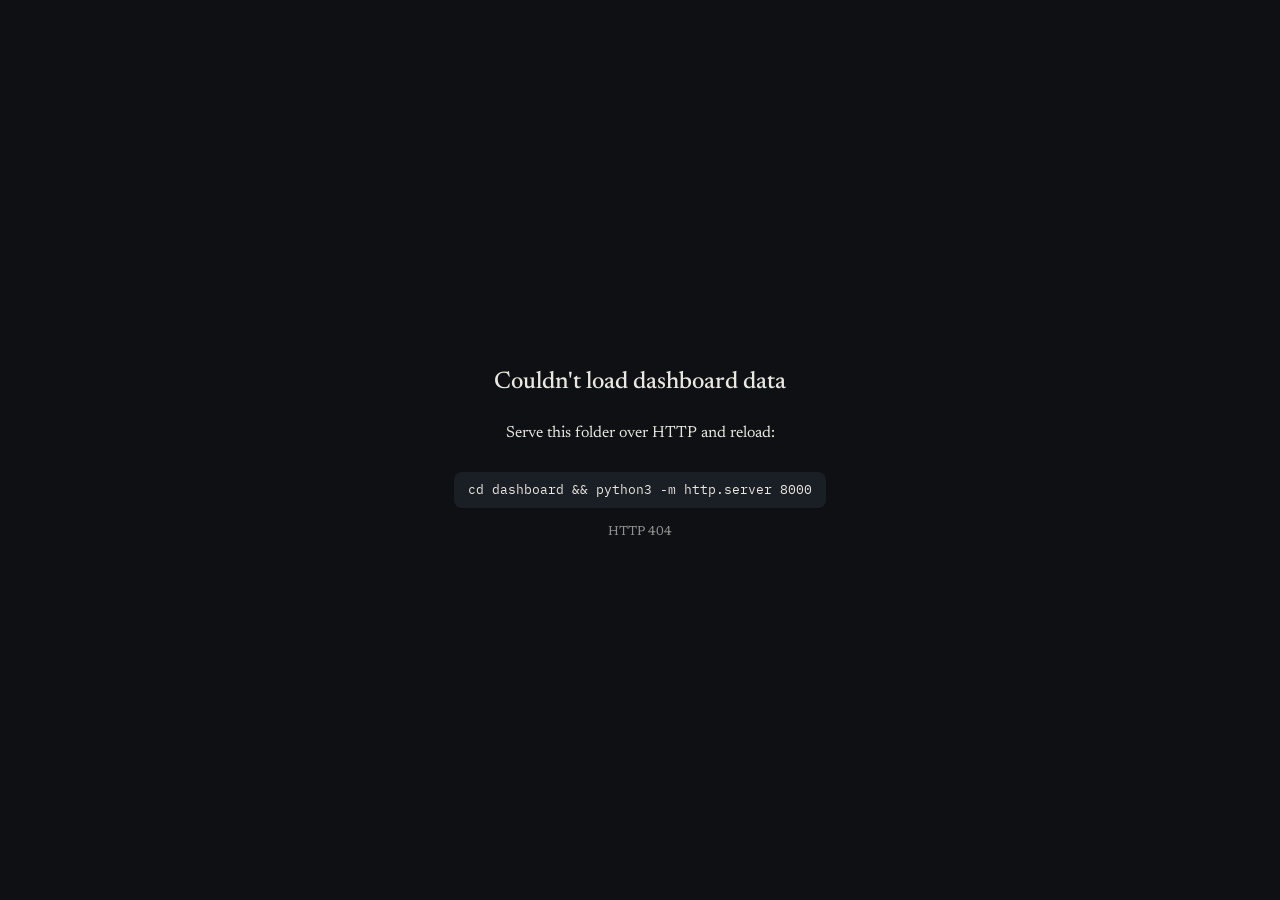
==== dashboard/index.html @ c3bf019f "Replace dashboard with Reliability Atlas; add reliability-aware   trip planner" ====
<!doctype html>
<html lang="en">
  <head>
    <meta charset="utf-8">
    <meta name="viewport" content="width=device-width, initial-scale=1">
    <title>GRT Reliability Atlas</title>
    <link rel="preconnect" href="https://fonts.googleapis.com">
    <link rel="preconnect" href="https://fonts.gstatic.com" crossorigin>
    <link href="https://fonts.googleapis.com/css2?family=Newsreader:ital,opsz,wght@0,6..72,300;0,6..72,400;0,6..72,500;0,6..72,600;1,6..72,400;1,6..72,500&family=IBM+Plex+Mono:wght@400;500;600&display=swap" rel="stylesheet">
    <style>
      /* ============================================================
         GRT Reliability Atlas — Ledger design language throughout.
         Two views: Atlas (map instrument) + Report (editorial).
         ============================================================ */
      :root {
        --bg: #0e1014;
        --bg-deep: #0b0d11;
        --surface: #14171c;
        --surface-2: #1a1e25;
        --text: #eae8e1;
        --mut: #8b919b;
        --rule: #272c34;
        --rule-strong: #39404b;
        --good: #43d9a3;
        --ok: #5ba8e8;
        --watch: #e3a43c;
        --poor: #ff6478;
        --good-ink: #06281c;
        --edge: #525a66;
        --rail-w: 304px;
        --shadow: 0 18px 44px rgba(0, 0, 0, 0.5), 0 2px 8px rgba(0, 0, 0, 0.35);
        --serif: "Newsreader", Georgia, serif;
        --mono: "IBM Plex Mono", ui-monospace, monospace;
      }

      * { box-sizing: border-box; }

      html, body { margin: 0; }

      body {
        background: var(--bg);
        color: var(--text);
        font-family: var(--serif);
        font-size: 16px;
        line-height: 1.55;
      }

      body[data-view="atlas"],
      body[data-view="planner"] { overflow: hidden; }

      button, input, select { font: inherit; }

      :focus-visible {
        outline: 2px solid var(--good);
        outline-offset: 2px;
      }

      ::selection { background: var(--good); color: var(--good-ink); }

      .sr-only {
        position: absolute;
        width: 1px;
        height: 1px;
        margin: -1px;
        padding: 0;
        overflow: hidden;
        clip-path: inset(50%);
        white-space: nowrap;
        border: 0;
      }

      .at-tools button:active,
      .at-close:active,
      .at-item:active,
      button.at-row:active,
      .ld-rowbtn:active { transform: translateY(1px); }

      .bar-nav button:active,
      .at-modes button:active,
      .ld-filters button:active { color: var(--text); border-bottom-color: var(--mut); }

      @media (prefers-reduced-motion: reduce) {
        *, *::before, *::after {
          animation-duration: 0.01ms !important;
          animation-iteration-count: 1 !important;
          transition-duration: 0.01ms !important;
          scroll-behavior: auto !important;
        }
      }

      /* ============================================================
         Top bar (persistent)
         ============================================================ */
      .bar {
        position: fixed;
        z-index: 30;
        top: 0;
        left: 0;
        right: 0;
        display: flex;
        align-items: center;
        gap: 28px;
        height: 60px;
        padding: 0 22px;
        background: rgba(14, 16, 20, 0.92);
        border-bottom: 1px solid var(--rule);
        backdrop-filter: blur(12px);
      }

      .bar-brand { display: flex; flex-direction: column; line-height: 1.15; }

      .bar-brand span {
        color: var(--mut);
        font-family: var(--mono);
        font-size: 9.5px;
        font-weight: 500;
        letter-spacing: 0.22em;
        text-transform: uppercase;
      }

      .bar-brand h1 {
        margin: 0;
        font-size: 19px;
        font-weight: 500;
        letter-spacing: 0.005em;
      }

      .bar-brand h1 em { font-style: italic; font-weight: 400; }

      .bar-nav { display: flex; gap: 22px; margin-left: 14px; }

      .bar-nav button {
        padding: 8px 0;
        border: 0;
        border-bottom: 2px solid transparent;
        background: none;
        color: var(--mut);
        font-family: var(--mono);
        font-size: 12px;
        font-weight: 500;
        letter-spacing: 0.12em;
        text-transform: uppercase;
        cursor: pointer;
        transition: color 0.15s ease, border-color 0.15s ease;
      }

      .bar-nav button:hover { color: var(--text); }

      .bar-nav button[aria-current="page"] {
        color: var(--text);
        border-bottom-color: var(--good);
      }

      .bar-dates {
        margin-left: auto;
        color: var(--mut);
        font-family: var(--mono);
        font-size: 11px;
        letter-spacing: 0.04em;
      }

      /* ============================================================
         ATLAS VIEW — map instrument in the Ledger skin
         ============================================================ */
      .atlas {
        position: fixed;
        inset: 60px 0 0 0;
      }

      .at-map {
        position: absolute;
        inset: 0;
        width: 100%;
        height: 100%;
        display: block;
        cursor: grab;
        touch-action: none;
        user-select: none;
        background:
          radial-gradient(1100px 700px at 60% 40%, rgba(91, 168, 232, 0.05), transparent 65%),
          var(--bg-deep);
      }

      /* survey grid lives in the SVG so it shares the map's tilt, pan, and zoom */
      .at-grid {
        stroke: rgba(234, 232, 225, 0.05);
        stroke-width: 1;
        pointer-events: none;
      }

      .at-map.dragging { cursor: grabbing; }

      .at-line {
        cursor: pointer;
        outline: none;
      }

      .at-route {
        fill: none;
        stroke-linecap: round;
        stroke-linejoin: round;
        stroke-width: var(--w, 2.4px);
        opacity: 0.8;
        pointer-events: none;
        transition: opacity 0.15s ease, stroke-width 0.15s ease, filter 0.15s ease;
      }

      /* wide invisible stroke so thin lines are easy to hit */
      .at-route-hit {
        fill: none;
        stroke: transparent;
        stroke-linecap: round;
        stroke-linejoin: round;
        pointer-events: stroke;
      }

      .at-line:hover .at-route,
      .at-line:focus-visible .at-route {
        opacity: 1;
        stroke-width: calc(var(--w, 2.4px) * 1.8);
        filter: drop-shadow(0 0 2px currentColor);
      }

      .at-line.dim .at-route { opacity: 0.09; }

      .at-line.dim:hover .at-route,
      .at-line.dim:focus-visible .at-route { opacity: 0.85; }

      .at-line.sel .at-route {
        opacity: 1;
        filter: drop-shadow(0 0 9px rgba(234, 232, 225, 0.25));
      }

      /* live vehicle markers, shown for the selected route */
      .at-vehicle {
        stroke: var(--text);
        stroke-width: 1.6;
      }

      .at-vehicle-halo {
        fill: none;
        stroke-width: 1.5;
        pointer-events: none;
        animation: vehicle-pulse 2.4s ease-out infinite;
      }

      @keyframes vehicle-pulse {
        0% { r: var(--vr, 9px); opacity: 0.55; }
        70% { r: calc(var(--vr, 9px) * 2.2); opacity: 0; }
        100% { r: calc(var(--vr, 9px) * 2.2); opacity: 0; }
      }

      /* floating panels */
      .at-rail,
      .at-detail,
      .at-planner {
        position: absolute;
        z-index: 8;
        top: 16px;
        bottom: 16px;
        display: flex;
        flex-direction: column;
        border: 1px solid var(--rule-strong);
        border-radius: 14px;
        background: rgba(20, 23, 28, 0.92);
        box-shadow: var(--shadow);
        backdrop-filter: blur(14px);
        overflow: hidden;
      }

      .at-rail { right: 16px; width: var(--rail-w); }

      /* ---- planner mode ---- */
      body[data-view="planner"] .at-rail,
      body[data-view="planner"] .at-detail { display: none; }

      body[data-view="planner"] .at-tools { right: 16px; }

      body[data-view="planner"] .at-map { cursor: crosshair; }

      body[data-view="planner"] .at-line { pointer-events: none; cursor: default; }
      body[data-view="planner"] .at-line .at-route { opacity: 0.3; }
      body[data-view="planner"] .at-map.has-itin .at-line .at-route { opacity: 0.08; }

      .at-planner { left: 16px; width: 376px; display: none; }
      body[data-view="planner"] .at-planner { display: flex; }

      .pl-scroll {
        min-height: 0;
        overflow-y: auto;
        padding: 18px 16px 20px;
      }

      .pl-scroll::-webkit-scrollbar { width: 9px; }

      .pl-scroll::-webkit-scrollbar-thumb {
        background: var(--rule-strong);
        border: 3px solid var(--surface);
        border-radius: 99px;
      }

      .pl-head { margin-bottom: 14px; }

      .pl-head p {
        margin: 0 0 1px;
        color: var(--mut);
        font-family: var(--mono);
        font-size: 9.5px;
        letter-spacing: 0.16em;
        text-transform: uppercase;
      }

      .pl-head h2 {
        margin: 0;
        font-size: 24px;
        font-weight: 500;
        line-height: 1.1;
      }

      .pl-field { position: relative; margin-bottom: 10px; }

      .pl-field label {
        display: block;
        margin-bottom: 4px;
        color: var(--mut);
        font-family: var(--mono);
        font-size: 9.5px;
        letter-spacing: 0.14em;
        text-transform: uppercase;
      }

      .pl-field-row { display: flex; gap: 6px; }

      .pl-field input {
        flex: 1;
        min-width: 0;
        height: 38px;
        padding: 0 12px;
        border: 1px solid var(--edge);
        border-radius: 10px;
        background: var(--bg-deep);
        color: var(--text);
        font-family: var(--mono);
        font-size: 13px;
      }

      .pl-field input::placeholder { color: var(--mut); }

      .pl-clear {
        flex: none;
        width: 38px;
        height: 38px;
        border: 1px solid var(--edge);
        border-radius: 10px;
        background: transparent;
        color: var(--mut);
        font-size: 14px;
        cursor: pointer;
        transition: color 0.15s ease, border-color 0.15s ease;
      }

      .pl-clear:hover { color: var(--text); border-color: var(--mut); }

      .pl-suggest {
        position: absolute;
        z-index: 12;
        top: 100%;
        left: 0;
        right: 0;
        margin-top: 4px;
        border: 1px solid var(--rule-strong);
        border-radius: 10px;
        background: var(--surface-2);
        box-shadow: var(--shadow);
        overflow: hidden;
      }

      .pl-suggest button {
        display: block;
        width: 100%;
        padding: 8px 12px;
        border: 0;
        border-bottom: 1px dotted var(--rule-strong);
        background: transparent;
        color: var(--text);
        font-size: 14px;
        text-align: left;
        cursor: pointer;
      }

      .pl-suggest button:last-child { border-bottom: 0; }

      .pl-suggest button:hover,
      .pl-suggest button:focus-visible { background: var(--surface); }

      .pl-suggest small {
        display: block;
        color: var(--mut);
        font-family: var(--mono);
        font-size: 10px;
      }

      .pl-timerow {
        display: flex;
        align-items: center;
        gap: 8px;
        margin: 12px 0;
      }

      .pl-timerow label {
        color: var(--mut);
        font-family: var(--mono);
        font-size: 9.5px;
        letter-spacing: 0.14em;
        text-transform: uppercase;
      }

      .pl-timerow input {
        height: 34px;
        padding: 0 10px;
        border: 1px solid var(--edge);
        border-radius: 8px;
        background: var(--bg-deep);
        color: var(--text);
        font-family: var(--mono);
        font-size: 13px;
        color-scheme: dark;
      }

      .pl-timerow button {
        height: 34px;
        padding: 0 12px;
        border: 1px solid var(--edge);
        border-radius: 8px;
        background: transparent;
        color: var(--mut);
        font-family: var(--mono);
        font-size: 11px;
        letter-spacing: 0.08em;
        text-transform: uppercase;
        cursor: pointer;
        transition: color 0.15s ease, border-color 0.15s ease;
      }

      .pl-timerow button:hover { color: var(--text); border-color: var(--mut); }

      .pl-go {
        width: 100%;
        height: 42px;
        margin-bottom: 8px;
        border: 0;
        border-radius: 10px;
        background: var(--good);
        color: var(--good-ink);
        font-family: var(--mono);
        font-size: 13px;
        font-weight: 600;
        letter-spacing: 0.08em;
        text-transform: uppercase;
        cursor: pointer;
        transition: filter 0.15s ease;
      }

      .pl-go:hover { filter: brightness(1.1); }
      .pl-go:active { transform: translateY(1px); }

      .pl-go:disabled {
        background: var(--surface-2);
        color: var(--mut);
        cursor: not-allowed;
      }

      .pl-hint {
        margin: 0 0 14px;
        color: var(--mut);
        font-size: 13.5px;
        font-style: italic;
        text-wrap: pretty;
      }

      .pl-status {
        margin: 8px 0;
        color: var(--mut);
        font-size: 14px;
        font-style: italic;
      }

      .pl-itin {
        display: block;
        width: 100%;
        margin-bottom: 8px;
        padding: 12px;
        border: 1px solid var(--rule);
        border-radius: 11px;
        background: var(--surface);
        color: var(--text);
        text-align: left;
        cursor: pointer;
        transition: border-color 0.15s ease, background 0.15s ease;
      }

      .pl-itin:hover { background: var(--surface-2); }

      .pl-itin.active {
        border-color: var(--good);
        background: var(--surface-2);
      }

      .pl-itin-head {
        display: flex;
        justify-content: space-between;
        align-items: baseline;
        gap: 10px;
      }

      .pl-itin-head strong {
        font-family: var(--mono);
        font-size: 15px;
        font-weight: 600;
      }

      .pl-itin-head span {
        color: var(--mut);
        font-family: var(--mono);
        font-size: 11px;
      }

      .pl-chips {
        display: flex;
        flex-wrap: wrap;
        align-items: center;
        gap: 5px;
        margin: 8px 0 6px;
      }

      .pl-chip {
        display: inline-grid;
        place-items: center;
        min-width: 30px;
        height: 22px;
        padding: 0 6px;
        border: 1px solid;
        border-radius: 6px;
        background: rgba(0, 0, 0, 0.25);
        font-family: var(--mono);
        font-size: 11.5px;
        font-weight: 600;
      }

      .pl-chips .walk {
        color: var(--mut);
        font-family: var(--mono);
        font-size: 10.5px;
      }

      .pl-rel {
        color: var(--mut);
        font-family: var(--mono);
        font-size: 11px;
        letter-spacing: 0.02em;
      }

      .pl-rel strong { font-weight: 600; }

      .pl-steps {
        margin-top: 10px;
        padding-top: 10px;
        border-top: 1px dotted var(--rule-strong);
        display: grid;
        gap: 7px;
      }

      .pl-step {
        display: grid;
        grid-template-columns: 52px minmax(0, 1fr);
        gap: 10px;
        font-size: 13.5px;
      }

      .pl-step em {
        font-style: normal;
        font-family: var(--mono);
        font-size: 12px;
        color: var(--mut);
        white-space: nowrap;
      }

      .pl-step strong { font-weight: 600; }

      .pl-step small { display: block; color: var(--mut); font-size: 12px; }

      .pl-xfer {
        padding: 5px 9px;
        border-radius: 7px;
        background: var(--bg-deep);
        font-family: var(--mono);
        font-size: 11px;
      }

      .pl-foot {
        margin-top: 10px;
        color: var(--mut);
        font-family: var(--mono);
        font-size: 10px;
        letter-spacing: 0.04em;
      }

      /* map overlay */
      .pl-pin-ring {
        fill: var(--bg-deep);
        stroke-width: 2.5;
      }

      .pl-pin-label {
        fill: var(--text);
        font-family: var(--mono);
        font-size: 11px;
        font-weight: 600;
        text-anchor: middle;
        pointer-events: none;
      }

      .pl-leg-casing {
        fill: none;
        stroke: var(--bg-deep);
        stroke-linecap: round;
        stroke-linejoin: round;
      }

      .pl-leg {
        fill: none;
        stroke-linecap: round;
        stroke-linejoin: round;
      }

      .pl-walkleg {
        fill: none;
        stroke: var(--mut);
        stroke-dasharray: 3 6;
        stroke-linecap: round;
      }

      .pl-legstop {
        fill: var(--bg-deep);
        stroke-width: 1.8;
        pointer-events: none;
      }

      .at-railstats {
        display: grid;
        grid-template-columns: repeat(4, 1fr);
        gap: 1px;
        background: var(--rule);
        border-bottom: 1px solid var(--rule);
      }

      .at-railstats article {
        padding: 10px 12px;
        background: var(--surface);
      }

      .at-railstats span {
        display: block;
        color: var(--mut);
        font-family: var(--mono);
        font-size: 10px;
        letter-spacing: 0.12em;
        text-transform: uppercase;
      }

      .at-railstats strong {
        display: block;
        margin-top: 4px;
        font-family: var(--mono);
        font-size: 15px;
        font-weight: 600;
      }

      .at-rail-head {
        display: grid;
        gap: 12px;
        padding: 12px 14px;
        border-bottom: 1px solid var(--rule);
      }

      .at-rail-head input {
        width: 100%;
        height: 38px;
        padding: 0 12px;
        border: 1px solid var(--edge);
        border-radius: 10px;
        background: var(--bg-deep);
        color: var(--text);
        font-family: var(--mono);
        font-size: 13px;
      }

      .at-rail-head input::placeholder { color: var(--mut); }

      .at-modes { display: flex; gap: 18px; padding: 0 2px; }

      .at-modes button {
        padding: 6px 0;
        border: 0;
        border-bottom: 2px solid transparent;
        background: none;
        color: var(--mut);
        font-family: var(--mono);
        font-size: 12px;
        letter-spacing: 0.12em;
        text-transform: uppercase;
        cursor: pointer;
        transition: color 0.15s ease, border-color 0.15s ease;
      }

      .at-modes button:hover { color: var(--text); }

      .at-modes button[aria-pressed="true"] {
        color: var(--text);
        border-bottom-color: var(--good);
      }

      .at-list {
        min-height: 0;
        overflow-y: auto;
        padding: 8px;
      }

      .at-item {
        display: grid;
        grid-template-columns: 44px 1fr auto;
        align-items: center;
        gap: 12px;
        width: 100%;
        margin-bottom: 2px;
        padding: 8px;
        border: 1px solid transparent;
        border-radius: 10px;
        background: transparent;
        color: var(--text);
        text-align: left;
        cursor: pointer;
        transition: background 0.15s ease, border-color 0.15s ease, opacity 0.15s ease;
      }

      .at-item:hover { background: var(--surface-2); }

      .at-item.active {
        background: var(--surface-2);
        border-color: var(--rule-strong);
      }

      /* when a route is open, quiet the rest of the rail like the map does */
      .at-list.has-sel .at-item:not(.active) { opacity: 0.55; }

      .at-list.has-sel .at-item:not(.active):hover,
      .at-list.has-sel .at-item:not(.active):focus-visible { opacity: 1; }

      .at-chip {
        display: grid;
        place-items: center;
        min-width: 40px;
        height: 28px;
        border: 1px solid;
        border-radius: 7px;
        font-family: var(--mono);
        font-size: 13.5px;
        font-weight: 600;
        background: rgba(0, 0, 0, 0.25);
      }

      .at-item-name { min-width: 0; }

      .at-item-name strong {
        display: block;
        overflow: hidden;
        text-overflow: ellipsis;
        white-space: nowrap;
        font-size: 15px;
        font-weight: 500;
      }

      .at-item-name span {
        display: block;
        color: var(--mut);
        font-family: var(--mono);
        font-size: 11px;
        letter-spacing: 0.02em;
      }

      .at-item-rate {
        font-family: var(--mono);
        font-size: 13px;
        font-weight: 600;
        text-align: right;
      }

      /* detail card; visibility keeps the closed card out of the tab order */
      .at-detail {
        left: 16px;
        width: 352px;
        transform: translateX(-16px);
        opacity: 0;
        visibility: hidden;
        pointer-events: none;
        transition: transform 0.28s cubic-bezier(0.2, 0.7, 0.2, 1), opacity 0.28s ease, visibility 0s linear 0.28s;
      }

      .at-detail.open {
        transform: none;
        opacity: 1;
        visibility: visible;
        pointer-events: auto;
        transition-delay: 0s;
      }

      .at-detail-scroll {
        min-height: 0;
        overflow-y: auto;
        padding: 18px 16px 20px;
      }

      .at-detail-head {
        display: flex;
        align-items: center;
        gap: 12px;
        margin-bottom: 16px;
      }

      .at-badge {
        display: grid;
        place-items: center;
        min-width: 54px;
        height: 44px;
        border: 1.5px solid;
        border-radius: 10px;
        background: rgba(0, 0, 0, 0.25);
        font-family: var(--mono);
        font-size: 19px;
        font-weight: 600;
      }

      .at-detail-head h2 {
        margin: 0;
        font-size: 24px;
        font-weight: 500;
        letter-spacing: 0.005em;
        line-height: 1.08;
        outline: none;
      }

      .at-detail-head p {
        margin: 0 0 1px;
        color: var(--mut);
        font-family: var(--mono);
        font-size: 9.5px;
        letter-spacing: 0.16em;
        text-transform: uppercase;
      }

      .at-close {
        flex: none;
        margin-left: auto;
        width: 36px;
        height: 36px;
        border: 1px solid var(--edge);
        border-radius: 7px;
        background: transparent;
        color: var(--mut);
        font-size: 14px;
        line-height: 1;
        cursor: pointer;
        transition: color 0.15s ease, border-color 0.15s ease;
      }

      .at-close:hover { color: var(--text); border-color: var(--mut); }

      .at-metricrow {
        display: grid;
        grid-template-columns: repeat(4, 1fr);
        gap: 1px;
        border: 1px solid var(--rule);
        border-radius: 10px;
        background: var(--rule);
        overflow: hidden;
        margin-bottom: 18px;
      }

      .at-metricrow article {
        padding: 10px 12px;
        background: var(--surface);
      }

      .at-metricrow span {
        display: block;
        color: var(--mut);
        font-family: var(--mono);
        font-size: 10px;
        letter-spacing: 0.12em;
        text-transform: uppercase;
      }

      .at-metricrow strong {
        display: block;
        margin-top: 4px;
        font-family: var(--mono);
        font-size: 15px;
        font-weight: 600;
      }

      .at-section { margin-bottom: 18px; }

      .at-section h3 {
        display: flex;
        justify-content: space-between;
        align-items: baseline;
        margin: 0 0 8px;
        color: var(--mut);
        font-family: var(--mono);
        font-size: 10.5px;
        font-weight: 600;
        letter-spacing: 0.16em;
        text-transform: uppercase;
      }

      .at-section h3 small {
        font-size: 10px;
        font-weight: 400;
        letter-spacing: 0.06em;
        text-transform: none;
      }

      .at-live {
        display: flex;
        align-items: center;
        gap: 10px;
        padding: 12px;
        border: 1px solid var(--rule);
        border-radius: 10px;
        background: var(--surface);
        font-size: 15px;
      }

      .at-live-dot {
        flex: none;
        width: 8px;
        height: 8px;
        border-radius: 50%;
        background: var(--good);
        animation: pulse 2.2s ease-in-out infinite;
      }

      @keyframes pulse {
        0% { box-shadow: 0 0 0 0 rgba(67, 217, 163, 0.45); }
        70% { box-shadow: 0 0 0 7px rgba(67, 217, 163, 0); }
        100% { box-shadow: 0 0 0 0 rgba(67, 217, 163, 0); }
      }

      .at-hours {
        display: grid;
        grid-template-columns: repeat(24, 1fr);
        align-items: end;
        gap: 2px;
        height: 96px;
        padding: 10px 10px 18px;
        border: 1px solid var(--rule);
        border-radius: 10px;
        background: var(--surface);
      }

      .at-hours i {
        position: relative;
        display: block;
        min-height: 2px;
        border-radius: 2px 2px 0 0;
        opacity: 0.9;
      }

      .at-hours i span {
        position: absolute;
        left: 50%;
        bottom: -16px;
        transform: translateX(-50%);
        color: var(--mut);
        font-family: var(--mono);
        font-size: 9px;
      }

      /* hours with no scheduled service: neutral tick, not a 0% bar */
      .at-hours i.no-svc,
      .ld-hours i.no-svc {
        height: 2px;
        background: var(--rule-strong);
        opacity: 0.7;
        border-radius: 99px;
      }

      .at-rows {
        border: 1px solid var(--rule);
        border-radius: 10px;
        background: var(--surface);
        overflow: hidden;
      }

      .at-row {
        display: grid;
        grid-template-columns: minmax(0, 1fr) 58px;
        gap: 10px;
        align-items: center;
        width: 100%;
        padding: 8px 12px;
        border: 0;
        border-bottom: 1px dotted var(--rule-strong);
        background: transparent;
        color: var(--text);
        text-align: left;
      }

      .at-row:last-child { border-bottom: 0; }

      button.at-row { cursor: pointer; transition: background 0.15s ease; }
      button.at-row:hover { background: var(--surface-2); }

      .at-row strong {
        display: block;
        overflow: hidden;
        text-overflow: ellipsis;
        white-space: nowrap;
        font-size: 14px;
        font-weight: 500;
      }

      .at-row span {
        display: block;
        color: var(--mut);
        font-family: var(--mono);
        font-size: 11px;
      }

      .at-row em {
        font-style: normal;
        font-family: var(--mono);
        font-size: 13.5px;
        font-weight: 600;
        text-align: right;
      }

      /* map furniture */
      .at-legend {
        position: absolute;
        z-index: 8;
        left: 16px;
        bottom: 16px;
        display: flex;
        gap: 14px;
        padding: 8px 12px;
        border: 1px solid var(--rule-strong);
        border-radius: 10px;
        background: rgba(20, 23, 28, 0.92);
        box-shadow: var(--shadow);
        backdrop-filter: blur(10px);
        color: var(--mut);
        font-family: var(--mono);
        font-size: 10.5px;
        letter-spacing: 0.04em;
      }

      .at-legend span { display: inline-flex; align-items: center; gap: 6px; }

      .at-legend i { width: 14px; height: 4px; border-radius: 99px; }

      .at-tools {
        position: absolute;
        z-index: 8;
        right: calc(var(--rail-w) + 32px);
        bottom: 16px;
        display: flex;
        gap: 4px;
        padding: 4px;
        border: 1px solid var(--rule-strong);
        border-radius: 10px;
        background: rgba(20, 23, 28, 0.92);
        box-shadow: var(--shadow);
        backdrop-filter: blur(10px);
      }

      .at-tools button {
        min-width: 36px;
        height: 36px;
        padding: 0 8px;
        border: 0;
        border-radius: 7px;
        background: transparent;
        color: var(--text);
        font-family: var(--mono);
        font-size: 13.5px;
        font-weight: 600;
        cursor: pointer;
        transition: background 0.15s ease, color 0.15s ease;
      }

      .at-tools button:hover { background: var(--surface-2); }

      .at-list::-webkit-scrollbar,
      .at-detail-scroll::-webkit-scrollbar { width: 9px; }

      .at-list::-webkit-scrollbar-thumb,
      .at-detail-scroll::-webkit-scrollbar-thumb {
        background: var(--rule-strong);
        border: 3px solid var(--surface);
        border-radius: 99px;
      }

      /* ============================================================
         REPORT VIEW — the editorial field report
         ============================================================ */
      .ledger {
        padding-top: 60px;
        font-size: 17px;
        line-height: 1.6;
      }

      .ld-wrap {
        max-width: 1020px;
        margin: 0 auto;
        padding: 0 28px 120px;
      }

      .ld-reveal {
        opacity: 0;
        transform: translateY(18px);
        transition: opacity 0.7s ease, transform 0.7s cubic-bezier(0.2, 0.7, 0.2, 1);
      }

      .ld-reveal.in { opacity: 1; transform: none; }

      .ld-masthead {
        padding: 40px 0 16px;
        border-bottom: 3px double var(--rule-strong);
        text-align: center;
      }

      .ld-masthead > span {
        display: block;
        color: var(--mut);
        font-family: var(--mono);
        font-size: 11px;
        font-weight: 500;
        letter-spacing: 0.22em;
        text-transform: uppercase;
      }

      .ld-masthead h2 {
        margin: 10px 0 8px;
        font-size: clamp(34px, 5.4vw, 56px);
        font-weight: 500;
        font-optical-sizing: auto;
        letter-spacing: -0.01em;
        line-height: 1.05;
        text-wrap: balance;
      }

      .ld-masthead h2 em { font-style: italic; font-weight: 400; }

      .ld-hero {
        padding: 64px 0 48px;
        border-bottom: 1px solid var(--rule);
        text-align: center;
      }

      .ld-kicker {
        margin: 0 auto;
        max-width: 560px;
        color: var(--mut);
        font-size: 17px;
        font-style: italic;
        text-wrap: pretty;
      }

      .ld-big {
        margin: 8px 0 2px;
        font-size: clamp(96px, 17vw, 188px);
        font-weight: 300;
        font-optical-sizing: auto;
        letter-spacing: -0.04em;
        line-height: 1;
        font-variant-numeric: tabular-nums;
      }

      .ld-big sup {
        font-size: 0.32em;
        font-weight: 400;
        vertical-align: 1.5em;
        color: var(--mut);
      }

      .ld-deck {
        margin: 0 auto;
        max-width: 620px;
        font-size: 20px;
        text-wrap: balance;
      }

      .ld-herostats {
        display: flex;
        justify-content: center;
        gap: 48px;
        margin-top: 40px;
      }

      .ld-herostats div { text-align: center; }

      .ld-herostats strong {
        display: block;
        font-family: var(--mono);
        font-size: 22px;
        font-weight: 500;
      }

      .ld-herostats span {
        display: block;
        margin-top: 2px;
        color: var(--mut);
        font-family: var(--mono);
        font-size: 10.5px;
        letter-spacing: 0.14em;
        text-transform: uppercase;
      }

      .ld-section { padding: 56px 0 8px; }

      .ld-label {
        display: block;
        margin-bottom: 14px;
        color: var(--good);
        font-family: var(--mono);
        font-size: 11px;
        font-weight: 600;
        letter-spacing: 0.22em;
        text-transform: uppercase;
      }

      .ld-section h2 {
        margin: 0 0 10px;
        font-size: clamp(28px, 3.6vw, 40px);
        font-weight: 500;
        letter-spacing: -0.01em;
        line-height: 1.12;
        text-wrap: balance;
      }

      .ld-section .ld-sub {
        margin: 0 0 30px;
        max-width: 640px;
        color: var(--mut);
        font-size: 17px;
        text-wrap: pretty;
      }

      .ld-caption {
        margin: 12px 0 0;
        color: var(--mut);
        font-size: 13.5px;
        font-style: italic;
      }

      /* field notes */
      .ld-note {
        padding: 24px 0;
        border-bottom: 1px solid var(--rule);
      }

      .ld-note:last-of-type { border-bottom: 0; }

      .ld-note h3 {
        margin: 0 0 8px;
        font-size: 24px;
        font-weight: 500;
        font-style: italic;
        letter-spacing: -0.005em;
      }

      .ld-note p {
        margin: 0 0 10px;
        max-width: 720px;
        text-wrap: pretty;
      }

      .ld-note p strong {
        font-weight: 600;
        font-family: var(--mono);
        font-size: 0.88em;
      }

      .ld-note-edit {
        max-width: 720px;
        padding: 12px 16px;
        border: 1px dashed var(--rule-strong);
        border-radius: 9px;
        color: var(--mut);
        font-style: italic;
        font-size: 15px;
      }

      .ld-note-edit code {
        font-family: var(--mono);
        font-size: 12px;
        font-style: normal;
      }

      /* trend chart */
      .ld-trendbox { position: relative; }

      .ld-trend { display: block; width: 100%; height: auto; }

      .ld-tip {
        position: absolute;
        display: none;
        padding: 6px 10px;
        border: 1px solid var(--rule-strong);
        border-radius: 7px;
        background: var(--surface-2);
        font-family: var(--mono);
        font-size: 12px;
        white-space: nowrap;
        pointer-events: none;
        transform: translate(-50%, -130%);
      }

      /* live */
      .ld-livehead { display: flex; align-items: baseline; gap: 12px; }

      .ld-livedot {
        flex: none;
        align-self: center;
        width: 9px;
        height: 9px;
        border-radius: 50%;
        background: var(--good);
        animation: pulse 2.2s ease-in-out infinite;
      }

      .ld-livetime {
        color: var(--mut);
        font-family: var(--mono);
        font-size: 12px;
      }

      .ld-arrivals {
        display: grid;
        grid-template-columns: repeat(auto-fit, minmax(280px, 1fr));
        gap: 12px;
        margin-top: 22px;
      }

      .ld-arrival {
        padding: 14px 16px;
        border: 1px solid var(--rule);
        border-radius: 10px;
        background: var(--surface);
      }

      .ld-arrival strong { display: block; font-size: 17px; font-weight: 600; }

      .ld-arrival span { display: block; color: var(--mut); font-size: 13.5px; }

      .ld-arrival em {
        display: block;
        margin-top: 6px;
        font-style: normal;
        font-family: var(--mono);
        font-size: 14px;
        font-weight: 600;
      }

      /* league table */
      .ld-controls {
        display: flex;
        flex-wrap: wrap;
        align-items: center;
        justify-content: space-between;
        gap: 14px;
        margin-bottom: 6px;
        padding-bottom: 12px;
        border-bottom: 1px solid var(--rule-strong);
      }

      .ld-filters { display: flex; gap: 18px; }

      .ld-filters button {
        padding: 6px 0;
        border: 0;
        border-bottom: 2px solid transparent;
        background: none;
        color: var(--mut);
        font-family: var(--mono);
        font-size: 12px;
        letter-spacing: 0.12em;
        text-transform: uppercase;
        cursor: pointer;
        transition: color 0.15s ease, border-color 0.15s ease;
      }

      .ld-filters button:hover { color: var(--text); }

      .ld-filters button[aria-pressed="true"] {
        color: var(--text);
        border-bottom-color: var(--good);
      }

      .ld-sort {
        display: flex;
        align-items: center;
        gap: 8px;
        color: var(--mut);
        font-family: var(--mono);
        font-size: 12px;
        letter-spacing: 0.06em;
        text-transform: uppercase;
      }

      .ld-sort select {
        padding: 5px 8px;
        border: 1px solid var(--edge);
        border-radius: 7px;
        background: var(--surface);
        color: var(--text);
        font-family: var(--mono);
        font-size: 12px;
        transition: border-color 0.15s ease;
      }

      .ld-sort select:hover { border-color: var(--mut); }

      .ld-cols {
        display: grid;
        grid-template-columns: 34px 52px minmax(110px, 0.6fr) minmax(0, 1.4fr) 72px 76px 20px;
        gap: 14px;
        padding: 12px 10px 8px;
        color: var(--mut);
        font-family: var(--mono);
        font-size: 10.5px;
        letter-spacing: 0.12em;
        text-transform: uppercase;
      }

      .ld-cols :nth-child(5),
      .ld-cols :nth-child(6) { text-align: right; }

      .ld-row { border-bottom: 1px solid var(--rule); }

      .ld-rowbtn {
        display: grid;
        grid-template-columns: 34px 52px minmax(110px, 0.6fr) minmax(0, 1.4fr) 72px 76px 20px;
        gap: 14px;
        align-items: center;
        width: 100%;
        padding: 11px 10px;
        border: 0;
        background: transparent;
        color: var(--text);
        text-align: left;
        cursor: pointer;
        transition: background 0.15s ease;
      }

      .ld-rowbtn:hover,
      .ld-rowbtn[aria-expanded="true"] { background: var(--surface); }

      .ld-rank {
        color: var(--mut);
        font-family: var(--mono);
        font-size: 12px;
      }

      .ld-chip {
        display: grid;
        place-items: center;
        height: 28px;
        border: 1px solid var(--rule-strong);
        border-radius: 7px;
        font-family: var(--mono);
        font-size: 13.5px;
        font-weight: 600;
      }

      .ld-rname {
        overflow: hidden;
        text-overflow: ellipsis;
        white-space: nowrap;
        font-size: 17px;
        font-weight: 500;
      }

      .ld-barwrap {
        height: 8px;
        border-radius: 99px;
        background: var(--surface-2);
        overflow: hidden;
      }

      .ld-barwrap i {
        display: block;
        height: 100%;
        border-radius: 99px;
        transition: width 0.6s cubic-bezier(0.2, 0.7, 0.2, 1);
      }

      .ld-rate,
      .ld-p90 {
        font-family: var(--mono);
        font-size: 13.5px;
        font-weight: 500;
        text-align: right;
        font-variant-numeric: tabular-nums;
      }

      .ld-p90 { color: var(--mut); }

      .ld-caret {
        color: var(--mut);
        font-family: var(--mono);
        font-size: 12px;
        text-align: center;
        transition: transform 0.25s ease;
      }

      .ld-rowbtn[aria-expanded="true"] .ld-caret { transform: rotate(180deg); }

      .ld-drill {
        display: grid;
        grid-template-rows: 0fr;
        transition: grid-template-rows 0.35s cubic-bezier(0.2, 0.7, 0.2, 1);
      }

      .ld-drill.open { grid-template-rows: 1fr; }

      .ld-drill > div { overflow: hidden; }

      .ld-drillgrid {
        display: grid;
        grid-template-columns: 1.1fr 1fr;
        gap: 24px 32px;
        padding: 10px 10px 24px;
      }

      @media (max-width: 760px) {
        .ld-drillgrid { grid-template-columns: 1fr; }
      }

      .ld-drillgrid h3 {
        margin: 0 0 10px;
        color: var(--mut);
        font-family: var(--mono);
        font-size: 11px;
        font-weight: 600;
        letter-spacing: 0.16em;
        text-transform: uppercase;
      }

      .ld-hours {
        display: grid;
        grid-template-columns: repeat(24, 1fr);
        align-items: end;
        gap: 2px;
        height: 110px;
        padding-bottom: 18px;
        position: relative;
      }

      .ld-hours i {
        position: relative;
        min-height: 2px;
        border-radius: 2px 2px 0 0;
        opacity: 0.9;
      }

      .ld-hours i span {
        position: absolute;
        left: 50%;
        bottom: -16px;
        transform: translateX(-50%);
        color: var(--mut);
        font-family: var(--mono);
        font-size: 9px;
      }

      .ld-statstrip {
        display: grid;
        grid-template-columns: repeat(4, 1fr);
        gap: 10px;
        margin-top: 16px;
        padding-top: 14px;
        border-top: 1px dotted var(--rule-strong);
      }

      .ld-statstrip strong {
        display: block;
        font-family: var(--mono);
        font-size: 15px;
        font-weight: 600;
      }

      .ld-statstrip span {
        display: block;
        color: var(--mut);
        font-family: var(--mono);
        font-size: 10px;
        letter-spacing: 0.12em;
        text-transform: uppercase;
      }

      .ld-minilist { display: grid; gap: 0; }

      .ld-minirow {
        display: grid;
        grid-template-columns: minmax(0, 1fr) auto;
        gap: 12px;
        align-items: baseline;
        padding: 8px 0;
        border-bottom: 1px dotted var(--rule-strong);
        font-size: 15px;
      }

      .ld-minirow:last-child { border-bottom: 0; }

      .ld-minirow span {
        overflow: hidden;
        text-overflow: ellipsis;
        white-space: nowrap;
        color: var(--text);
      }

      .ld-minirow small {
        display: block;
        color: var(--mut);
        font-size: 13.5px;
      }

      .ld-minirow em {
        font-style: normal;
        font-family: var(--mono);
        font-size: 13.5px;
        font-weight: 600;
      }

      .ld-mutetext { color: var(--mut); font-size: 15px; font-style: italic; }

      /* transfers */
      .ld-translist {
        margin: 0;
        padding: 0;
        list-style: none;
        counter-reset: transfer;
      }

      .ld-translist li {
        display: grid;
        grid-template-columns: 44px minmax(0, 1fr) auto;
        gap: 18px;
        align-items: center;
        padding: 16px 4px;
        border-bottom: 1px solid var(--rule);
      }

      .ld-translist li::before {
        counter-increment: transfer;
        content: counter(transfer, decimal-leading-zero);
        color: var(--mut);
        font-family: var(--mono);
        font-size: 12px;
      }

      .ld-translist strong { display: block; font-size: 17px; font-weight: 500; }

      .ld-translist small {
        display: block;
        color: var(--mut);
        font-size: 13.5px;
      }

      .ld-transrate {
        font-family: var(--mono);
        font-size: 20px;
        font-weight: 500;
        text-align: right;
      }

      .ld-transrate small {
        display: block;
        color: var(--mut);
        font-size: 10px;
        letter-spacing: 0.12em;
        text-transform: uppercase;
      }

      .ld-colophon {
        margin-top: 72px;
        padding-top: 24px;
        border-top: 3px double var(--rule-strong);
        color: var(--mut);
        font-size: 14px;
        text-align: center;
        font-style: italic;
        text-wrap: pretty;
      }

      .load-error {
        position: fixed;
        inset: 0;
        z-index: 200;
        display: grid;
        place-items: center;
        padding: 24px;
        background: var(--bg);
        color: var(--text);
        text-align: center;
      }

      .load-error code {
        display: inline-block;
        margin-top: 10px;
        padding: 8px 14px;
        border-radius: 8px;
        background: var(--surface-2);
        font-family: var(--mono);
        font-size: 13px;
      }
    </style>
  </head>
  <body data-view="atlas">
    <header class="bar">
      <div class="bar-brand">
        <span>Grand River Transit</span>
        <h1>The <em>Reliability</em> Atlas</h1>
      </div>
      <nav class="bar-nav" aria-label="Site sections">
        <button type="button" data-view="atlas" aria-current="page">Atlas</button>
        <button type="button" data-view="planner">Planner</button>
        <button type="button" data-view="report">Field Report</button>
      </nav>
      <span class="bar-dates" id="barDates">Loading…</span>
    </header>

    <!-- ======================= ATLAS VIEW ======================= -->
    <div class="atlas" id="atlasRoot" role="main">
      <svg class="at-map" id="atMap" role="group" tabindex="0" aria-label="GRT network reliability map, colored by on-time rate. Arrow keys pan, plus and minus zoom. Tab moves through the routes on the map."></svg>

      <div class="at-legend" role="group" aria-label="Reliability color scale">
        <span><i style="background:var(--good)"></i> 95%+</span>
        <span><i style="background:var(--ok)"></i> 90–95</span>
        <span><i style="background:var(--watch)"></i> 85–90</span>
        <span><i style="background:var(--poor)"></i> &lt;85</span>
      </div>

      <div class="at-tools" role="group" aria-label="Map controls">
        <button id="atZoomOut" type="button" aria-label="Zoom out">−</button>
        <button id="atZoomReset" type="button" aria-label="Reset view">⌖</button>
        <button id="atZoomIn" type="button" aria-label="Zoom in">+</button>
      </div>

      <aside class="at-rail" aria-label="Route list">
        <div class="at-railstats" role="group" aria-label="System summary">
          <article><span>On-time</span><strong id="atOnTime">--</strong></article>
          <article><span>Median</span><strong id="atMedian">--</strong></article>
          <article><span>P90</span><strong id="atP90">--</strong></article>
          <article><span>Routes</span><strong id="atRoutes">--</strong></article>
        </div>
        <div class="at-rail-head">
          <input id="atSearch" type="search" placeholder="Search routes" aria-label="Search routes">
          <span class="sr-only" id="atCount" aria-live="polite"></span>
          <div class="at-modes" role="group" aria-label="Mode filter">
            <button type="button" data-mode="all" aria-pressed="true">All</button>
            <button type="button" data-mode="bus" aria-pressed="false">Bus</button>
            <button type="button" data-mode="lrt" aria-pressed="false">LRT</button>
          </div>
        </div>
        <div class="at-list" id="atList"></div>
      </aside>

      <aside class="at-detail" id="atDetail" aria-label="Route details" aria-hidden="true"></aside>

      <aside class="at-planner" id="plannerPanel" aria-label="Trip planner">
        <div class="pl-scroll">
          <header class="pl-head">
            <p>Reliability-aware</p>
            <h2>Plan a trip</h2>
          </header>

          <div class="pl-field">
            <label for="plFrom">From</label>
            <div class="pl-field-row">
              <input id="plFrom" type="text" placeholder="Search a stop, or click the map" autocomplete="off">
              <button class="pl-clear" id="plFromClear" type="button" aria-label="Clear origin">✕</button>
            </div>
            <div class="pl-suggest" id="plFromSuggest" hidden></div>
          </div>

          <div class="pl-field">
            <label for="plTo">To</label>
            <div class="pl-field-row">
              <input id="plTo" type="text" placeholder="Search a stop, or click the map" autocomplete="off">
              <button class="pl-clear" id="plToClear" type="button" aria-label="Clear destination">✕</button>
            </div>
            <div class="pl-suggest" id="plToSuggest" hidden></div>
          </div>

          <div class="pl-timerow">
            <label for="plTime">Leave at</label>
            <input id="plTime" type="time">
            <button id="plNow" type="button">Now</button>
          </div>

          <button class="pl-go" id="plGo" type="button" disabled>Plan trip</button>
          <p class="pl-hint" id="plHint">Click the map to drop your origin pin, then click again for the destination.</p>

          <div id="plResults" aria-live="polite"></div>
          <p class="pl-foot" id="plFoot"></p>
        </div>
      </aside>
    </div>

    <!-- ======================= REPORT VIEW ======================= -->
    <div class="ledger" id="reportRoot" role="main" hidden>
      <div class="ld-wrap">
        <header class="ld-masthead">
          <span>Grand River Transit · Waterloo Region</span>
          <h2>The <em>Field</em> Report</h2>
          <span id="ldDates">—</span>
        </header>

        <section class="ld-hero ld-reveal" aria-label="Headline statistic">
          <p class="ld-kicker" id="ldKicker">Loading the numbers…</p>
          <div class="ld-big"><span id="ldBig">0.0</span><sup>%</sup></div>
          <p class="ld-deck" id="ldDeck"></p>
          <div class="ld-herostats" id="ldHeroStats"></div>
        </section>

        <!-- FIELD-NOTES: the <span data-fact="…"> values are filled from the data
             automatically. Write your own analysis in the .ld-note-edit paragraphs
             (replace the placeholder entirely, including the dashed style if you like). -->
        <section class="ld-section ld-reveal" aria-label="Field notes">
          <span class="ld-label">Field notes</span>
          <h2>What the data keeps saying</h2>
          <p class="ld-sub">Observations from the collection so far. The figures update with the data; the commentary is the author's.</p>

          <article class="ld-note">
            <h3>The afternoon slump</h3>
            <p>System reliability bottoms out at <strong><span data-fact="worstHour"></span></strong>, when
              <strong><span data-fact="worstHourRate"></span></strong> of arrivals run on time — compared with
              <strong><span data-fact="bestHourRate"></span></strong> at <strong><span data-fact="bestHour"></span></strong>.</p>
            <p class="ld-note-edit">Your commentary goes here — edit this paragraph in <code>index.html</code> (search for <code>FIELD-NOTES</code>).</p>
          </article>

          <article class="ld-note">
            <h3>The hardest line</h3>
            <p><strong><span data-fact="worstRouteName"></span></strong> is the system's least reliable line:
              <strong><span data-fact="worstRouteRate"></span></strong> on-time across
              <strong><span data-fact="worstRouteObs"></span></strong> observed arrivals, with the worst tenth of them
              running <strong><span data-fact="worstRouteP90"></span></strong> or more behind schedule.</p>
            <p class="ld-note-edit">Your commentary goes here.</p>
          </article>

          <article class="ld-note">
            <h3>A transfer to avoid</h3>
            <p>The riskiest frequently-attempted connection is <strong><span data-fact="transferPair"></span></strong> at
              <strong><span data-fact="transferStop"></span></strong>: with only
              <strong><span data-fact="transferWait"></span></strong> of scheduled slack, riders make it just
              <strong><span data-fact="transferRate"></span></strong> of the time.</p>
            <p class="ld-note-edit">Your commentary goes here.</p>
          </article>
        </section>

        <section class="ld-section ld-reveal" aria-label="Daily trend">
          <span class="ld-label">Day by day</span>
          <h2>A steady system, with rough edges</h2>
          <p class="ld-sub" id="ldTrendSub"></p>
          <div class="ld-trendbox">
            <svg class="ld-trend" id="ldTrend" role="img" aria-label="Daily on-time rate"></svg>
            <div class="ld-tip" id="ldTip"></div>
          </div>
          <p class="ld-caption">Share of observed arrivals on time, by service day. Weekends shaded.</p>
        </section>

        <section class="ld-section ld-reveal" id="ldLive" hidden aria-label="Live conditions">
          <span class="ld-label">Right now</span>
          <div class="ld-livehead">
            <span class="ld-livedot" aria-hidden="true"></span>
            <h2 id="ldLiveHead">On the road</h2>
            <span class="ld-livetime" id="ldLiveTime"></span>
          </div>
          <p class="ld-sub" id="ldLiveSub"></p>
          <div class="ld-arrivals" id="ldArrivals"></div>
        </section>

        <section class="ld-section ld-reveal" aria-label="Route rankings">
          <span class="ld-label">The league table</span>
          <h2>Every route, ranked</h2>
          <p class="ld-sub">Click a route to open its hourly profile, slowest stops, and riskiest onward connections.</p>
          <div class="ld-controls">
            <div class="ld-filters" role="group" aria-label="Mode filter">
              <button type="button" data-mode="all" aria-pressed="true">All modes</button>
              <button type="button" data-mode="bus" aria-pressed="false">Bus</button>
              <button type="button" data-mode="lrt" aria-pressed="false">LRT</button>
            </div>
            <label class="ld-sort">Sort
              <select id="ldSort">
                <option value="worst">Least reliable first</option>
                <option value="best">Most reliable first</option>
                <option value="busiest">Busiest first</option>
                <option value="number">Route number</option>
              </select>
            </label>
          </div>
          <div class="ld-cols" aria-hidden="true">
            <span>#</span><span>Route</span><span>Line</span><span>On-time</span><span>Rate</span><span>P90</span><span></span>
          </div>
          <div id="ldTable"></div>
        </section>

        <section class="ld-section ld-reveal" aria-label="Riskiest transfers">
          <span class="ld-label">Connections</span>
          <h2>Where transfers go to die</h2>
          <p class="ld-sub">The connections riders attempt most often, ranked by how rarely the second vehicle is actually catchable.</p>
          <ol class="ld-translist" id="ldTransfers"></ol>
        </section>

        <footer class="ld-colophon" id="ldColophon"></footer>
      </div>
    </div>

    <script src="planner.js"></script>
    <script>
      "use strict";

      const SVG_NS = "http://www.w3.org/2000/svg";

      /* SVG presentation attributes can't use var(); read the tokens once */
      const TOKENS = (() => {
        const style = getComputedStyle(document.documentElement);
        const read = (name, fallback) => style.getPropertyValue(name).trim() || fallback;
        return {
          good: read("--good", "#43d9a3"),
          ok: read("--ok", "#5ba8e8"),
          watch: read("--watch", "#e3a43c"),
          poor: read("--poor", "#ff6478"),
          rule: read("--rule", "#272c34"),
          mut: read("--mut", "#8b919b"),
          bg: read("--bg", "#0e1014"),
        };
      })();

      function relColor(rate) {
        if (rate >= 0.95) return "var(--good)";
        if (rate >= 0.9) return "var(--ok)";
        if (rate >= 0.85) return "var(--watch)";
        return "var(--poor)";
      }

      function relHex(rate) {
        if (rate >= 0.95) return TOKENS.good;
        if (rate >= 0.9) return TOKENS.ok;
        if (rate >= 0.85) return TOKENS.watch;
        return TOKENS.poor;
      }

      const fmtPct = (v) => `${(Number(v || 0) * 100).toFixed(1)}%`;
      const fmtInt = (v) => Number(v || 0).toLocaleString("en-US");

      function fmtDelay(s) {
        const v = Math.round(Number(s || 0));
        if (Math.abs(v) < 90) return `${v} s`;
        return `${(v / 60).toFixed(1)} min`;
      }

      function fmtSignedMin(s) {
        const m = Math.round((Number(s || 0) / 60) * 10) / 10;
        if (m === 0) return "on time";
        return `${m > 0 ? "+" : ""}${m.toFixed(1)} min`;
      }

      function fmtHour(h) {
        if (h === 0) return "midnight";
        if (h === 12) return "noon";
        return h < 12 ? `${h} a.m.` : `${h - 12} p.m.`;
      }

      function routeLabel(route) {
        return route.route_short_name || route.route_id;
      }

      function routeName(route) {
        return `${route.transit_mode === "lrt" ? "LRT" : "Bus"} ${routeLabel(route)}`;
      }

      function fmtDateLong(iso) {
        return new Date(`${iso}T12:00:00`).toLocaleDateString("en-US", { month: "long", day: "numeric" });
      }

      function reducedMotion() {
        return window.matchMedia("(prefers-reduced-motion: reduce)").matches;
      }

      function distanceSquared(aLat, aLon, bLat, bLon) {
        const latScale = 111000;
        const lonScale = Math.cos((aLat * Math.PI) / 180) * 111000;
        const dy = (aLat - bLat) * latScale;
        const dx = (aLon - bLon) * lonScale;
        return dx * dx + dy * dy;
      }

      function stopsInLineOrder(data, routeKey) {
        const shapes = data.routeShapes[routeKey] || [];
        const shape = shapes.reduce((best, s) => (!best || s.points.length > best.points.length ? s : best), null);
        const stops = data.routeStops[routeKey] || [];
        if (!shape || shape.points.length < 2) return [...stops];

        const cumulative = [0];
        for (let i = 1; i < shape.points.length; i += 1) {
          const [pLat, pLon] = shape.points[i - 1];
          const [lat, lon] = shape.points[i];
          cumulative.push(cumulative[i - 1] + Math.sqrt(distanceSquared(pLat, pLon, lat, lon)));
        }

        const progress = new Map();
        for (const stop of stops) {
          let bestD = Number.POSITIVE_INFINITY;
          let bestP = 0;
          for (let i = 0; i < shape.points.length; i += 1) {
            const [lat, lon] = shape.points[i];
            const d = distanceSquared(stop.stop_lat, stop.stop_lon, lat, lon);
            if (d < bestD) { bestD = d; bestP = cumulative[i]; }
          }
          progress.set(`${stop.direction_id}:${stop.stop_id}`, bestP);
        }

        return [...stops].sort((a, b) => {
          if (a.direction_id !== b.direction_id) return a.direction_id - b.direction_id;
          const ap = progress.get(`${a.direction_id}:${a.stop_id}`) ?? 0;
          const bp = progress.get(`${b.direction_id}:${b.stop_id}`) ?? 0;
          return ap - bp;
        });
      }

      function systemAggregates(data) {
        const rows = data.systemByDate;
        const obs = rows.reduce((sum, r) => sum + r.observations, 0);
        const onTime = rows.reduce((sum, r) => sum + r.on_time_rate * r.observations, 0) / obs;
        const median = rows[Math.floor(rows.length / 2)]?.median_delay_seconds || 0;
        const p90 = rows.reduce((sum, r) => sum + r.p90_delay_seconds * r.observations, 0) / obs;
        return { obs, onTime, median, p90 };
      }

      function systemByHour(data) {
        const byHour = new Map();
        for (const rows of Object.values(data.routeByHour)) {
          for (const row of rows) {
            const item = byHour.get(row.hour_of_day) || { observations: 0, weighted: 0 };
            item.observations += row.observations;
            item.weighted += row.on_time_rate * row.observations;
            byHour.set(row.hour_of_day, item);
          }
        }
        return Array.from({ length: 24 }, (_, hour) => {
          const item = byHour.get(hour);
          return {
            hour_of_day: hour,
            observations: item ? item.observations : 0,
            on_time_rate: item ? item.weighted / item.observations : 0,
          };
        });
      }

      function hourSummary(rows) {
        const seen = rows.filter((r) => r.observations > 0);
        if (!seen.length) return "On-time rate by hour of day.";
        const best = seen.reduce((a, b) => (b.on_time_rate > a.on_time_rate ? b : a));
        const worst = seen.reduce((a, b) => (b.on_time_rate < a.on_time_rate ? b : a));
        return `On-time rate by hour of day. Best around ${fmtHour(best.hour_of_day)} at ${fmtPct(best.on_time_rate)}; worst around ${fmtHour(worst.hour_of_day)} at ${fmtPct(worst.on_time_rate)}.`;
      }

      /* ================================================================
         ATLAS VIEW
         ================================================================ */
      function atlasModule(data, liveRef, sys) {
        const root = document.querySelector("#atlasRoot");
        const svg = document.querySelector("#atMap");
        const listEl = document.querySelector("#atList");
        const detailEl = document.querySelector("#atDetail");
        const searchEl = document.querySelector("#atSearch");

        const state = {
          selected: null,
          mode: "all",
          search: "",
          map: { w: 0, h: 0, scale: 1, panX: 0, panY: 0, dragging: false, sx: 0, sy: 0, px: 0, py: 0, moved: false },
        };

        let overlayFn = null;
        let mapClickFn = null;

        document.querySelector("#atOnTime").textContent = fmtPct(sys.onTime);
        document.querySelector("#atMedian").textContent = fmtDelay(sys.median);
        document.querySelector("#atP90").textContent = fmtDelay(sys.p90);
        document.querySelector("#atRoutes").textContent = data.routes.length;

        /* flat screen coords -> zoomed/panned screen coords */
        function transformPoint(bx, by) {
          const cx = state.map.w / 2;
          const cy = state.map.h / 2;
          return [cx + (bx - cx) * state.map.scale + state.map.panX, cy + (by - cy) * state.map.scale + state.map.panY];
        }

        function inversePoint(px, py) {
          const cx = state.map.w / 2;
          const cy = state.map.h / 2;
          return [cx + (px - state.map.panX - cx) / state.map.scale, cy + (py - state.map.panY - cy) / state.map.scale];
        }

        function project(lat, lon) {
          const pad = 56;
          const { minLat, maxLat, minLon, maxLon } = data.bounds;
          const bx = pad + ((lon - minLon) / (maxLon - minLon)) * (state.map.w - pad * 2);
          const by = pad + ((maxLat - lat) / (maxLat - minLat)) * (state.map.h - pad * 2);
          return transformPoint(bx, by);
        }

        function screenToGeo(px, py) {
          const pad = 56;
          const { minLat, maxLat, minLon, maxLon } = data.bounds;
          const [bx, by] = inversePoint(px, py);
          return {
            lon: minLon + ((bx - pad) / (state.map.w - pad * 2)) * (maxLon - minLon),
            lat: maxLat - ((by - pad) / (state.map.h - pad * 2)) * (maxLat - minLat),
          };
        }

        function drawGrid(layer) {
          const step = 56;
          /* invert the viewport corners to find the flat-plane range to cover */
          const corners = [
            inversePoint(0, 0),
            inversePoint(state.map.w, 0),
            inversePoint(0, state.map.h),
            inversePoint(state.map.w, state.map.h),
          ];
          const minX = Math.floor(Math.min(...corners.map((c) => c[0])) / step) * step;
          const maxX = Math.max(...corners.map((c) => c[0])) + step;
          const minY = Math.floor(Math.min(...corners.map((c) => c[1])) / step) * step;
          const maxY = Math.max(...corners.map((c) => c[1])) + step;
          if ((maxX - minX) / step > 300 || (maxY - minY) / step > 300) return;

          const addLine = (x1, y1, x2, y2) => {
            const line = document.createElementNS(SVG_NS, "line");
            line.setAttribute("class", "at-grid");
            line.setAttribute("x1", x1.toFixed(1));
            line.setAttribute("y1", y1.toFixed(1));
            line.setAttribute("x2", x2.toFixed(1));
            line.setAttribute("y2", y2.toFixed(1));
            layer.append(line);
          };

          for (let x = minX; x <= maxX; x += step) {
            const [x1, y1] = transformPoint(x, minY);
            const [x2, y2] = transformPoint(x, maxY);
            addLine(x1, y1, x2, y2);
          }
          for (let y = minY; y <= maxY; y += step) {
            const [x1, y1] = transformPoint(minX, y);
            const [x2, y2] = transformPoint(maxX, y);
            addLine(x1, y1, x2, y2);
          }
        }

        function pathFor(points) {
          return points
            .map(([lat, lon], i) => {
              const [x, y] = project(lat, lon);
              return `${i === 0 ? "M" : "L"}${x.toFixed(1)} ${y.toFixed(1)}`;
            })
            .join(" ");
        }

        function draw() {
          const focusKey = document.activeElement?.getAttribute?.("data-line-key") || null;
          const rect = svg.getBoundingClientRect();
          state.map.w = Math.max(600, rect.width);
          state.map.h = Math.max(420, rect.height);
          svg.setAttribute("viewBox", `0 0 ${state.map.w} ${state.map.h}`);
          svg.textContent = "";

          const grid = document.createElementNS(SVG_NS, "g");
          const back = document.createElementNS(SVG_NS, "g");
          const front = document.createElementNS(SVG_NS, "g");
          const dots = document.createElementNS(SVG_NS, "g");
          svg.append(grid, back, front, dots);
          drawGrid(grid);

          for (const route of data.routes) {
            const shapes = data.routeShapes[route.key] || [];
            const isSel = route.key === state.selected;
            const base = route.transit_mode === "lrt" ? 6 : isSel ? 4.6 : 2.4;
            const width = base / Math.sqrt(state.map.scale);
            const color = relHex(route.on_time_rate);

            /* one focusable group per route: hover and keyboard act on the
               whole line, and the wide hit paths make thin strokes clickable */
            const g = document.createElementNS(SVG_NS, "g");
            g.setAttribute("class", `at-line${state.selected ? (isSel ? " sel" : " dim") : ""}`);
            g.setAttribute("data-line-key", route.key);
            g.setAttribute("tabindex", "0");
            g.setAttribute("role", "button");
            g.setAttribute("aria-pressed", String(isSel));
            g.setAttribute("aria-label", `${routeName(route)}, ${fmtPct(route.on_time_rate)} on-time`);
            g.style.color = color;

            const title = document.createElementNS(SVG_NS, "title");
            title.textContent = `${routeName(route)} · ${fmtPct(route.on_time_rate)} on-time`;
            g.append(title);

            for (const shape of shapes) {
              const d = pathFor(shape.points);

              const path = document.createElementNS(SVG_NS, "path");
              path.setAttribute("class", "at-route");
              path.setAttribute("d", d);
              path.setAttribute("stroke", color);
              path.style.setProperty("--w", `${width.toFixed(2)}px`);
              g.append(path);

              const hit = document.createElementNS(SVG_NS, "path");
              hit.setAttribute("class", "at-route-hit");
              hit.setAttribute("d", d);
              hit.setAttribute("stroke-width", Math.max(16, width + 12).toFixed(1));
              g.append(hit);
            }

            g.addEventListener("click", () => {
              if (!state.map.moved) select(route.key);
            });
            g.addEventListener("keydown", (event) => {
              if (event.key === "Enter" || event.key === " ") {
                event.preventDefault();
                event.stopPropagation();
                select(route.key);
              }
            });

            (isSel ? front : back).append(g);
          }

          if (focusKey) {
            svg.querySelector(`g[data-line-key="${focusKey}"]`)?.focus({ preventScroll: true });
          }

          /* selected route: show live vehicle positions when data is fresh */
          const liveNow = freshLive();
          const vehicles = state.selected && liveNow
            ? (liveNow.vehicles || []).filter((v) => v.routeKey === state.selected)
            : [];

          for (const v of vehicles) {
              const [x, y] = project(v.lat, v.lon);
              const color = delayHex(v.predicted_delay_seconds);
              const r = 6 / Math.sqrt(state.map.scale);

              const halo = document.createElementNS(SVG_NS, "circle");
              halo.setAttribute("class", "at-vehicle-halo");
              halo.setAttribute("cx", x.toFixed(1));
              halo.setAttribute("cy", y.toFixed(1));
              halo.setAttribute("r", (r * 1.5).toFixed(2));
              halo.setAttribute("stroke", color);
              halo.style.setProperty("--vr", `${(r * 1.5).toFixed(2)}px`);

              const dot = document.createElementNS(SVG_NS, "circle");
              dot.setAttribute("class", "at-vehicle");
              dot.setAttribute("cx", x.toFixed(1));
              dot.setAttribute("cy", y.toFixed(1));
              dot.setAttribute("r", r.toFixed(2));
              dot.setAttribute("fill", color);
              const title = document.createElementNS(SVG_NS, "title");
              title.textContent =
                `${v.transit_mode === "lrt" ? "LRT" : "Bus"} ${v.route_short_name}` +
                `${v.trip_headsign ? ` → ${v.trip_headsign}` : ""}` +
                ` · next: ${v.next_stop_name} in ${Math.max(0, Math.round(v.next_stop_eta_minutes))} min` +
                ` · ${fmtSignedMin(v.predicted_delay_seconds)} predicted`;
              dot.append(title);

              dots.append(halo, dot);
            }

          if (overlayFn) {
            const overlay = document.createElementNS(SVG_NS, "g");
            svg.append(overlay);
            overlayFn(overlay);
          }
        }

        function setZoom(next, ax = state.map.w / 2, ay = state.map.h / 2) {
          const prev = state.map.scale;
          const scale = Math.min(7, Math.max(0.65, next));
          if (scale === prev) return;
          const cx = state.map.w / 2;
          const cy = state.map.h / 2;
          state.map.panX = ax - cx - ((ax - cx - state.map.panX) / prev) * scale;
          state.map.panY = ay - cy - ((ay - cy - state.map.panY) / prev) * scale;
          state.map.scale = scale;
          draw();
        }

        function resetView() {
          state.map.scale = 1;
          state.map.panX = 0;
          state.map.panY = 0;
          draw();
        }

        function filtered() {
          const q = state.search.trim().toLowerCase();
          return data.routes
            .filter((route) => {
              if (state.mode !== "all" && route.transit_mode !== state.mode) return false;
              if (!q) return true;
              return `${routeName(route)} ${routeLabel(route)}`.toLowerCase().includes(q);
            })
            .sort((a, b) => a.on_time_rate - b.on_time_rate);
        }

        function renderList() {
          listEl.textContent = "";
          listEl.classList.toggle("has-sel", Boolean(state.selected));
          const routes = filtered();
          document.querySelector("#atCount").textContent = `${routes.length} routes shown`;
          for (const route of routes) {
            const btn = document.createElement("button");
            btn.type = "button";
            btn.className = `at-item${route.key === state.selected ? " active" : ""}`;
            btn.dataset.key = route.key;
            const color = relHex(route.on_time_rate);
            btn.innerHTML = `
              <span class="at-chip" style="color:${color};border-color:${color}66">${routeLabel(route)}</span>
              <span class="at-item-name">
                <strong>${routeName(route)}</strong>
                <span>${fmtInt(route.observations)} arrivals · P90 ${fmtDelay(route.p90_delay_seconds)}</span>
              </span>
              <span class="at-item-rate" style="color:${color}">${fmtPct(route.on_time_rate)}</span>
            `;
            btn.addEventListener("click", () => select(route.key));
            listEl.append(btn);
          }
        }

        function freshLive() {
          const live = liveRef.current;
          if (!live || !live.generatedAtUtc || !live.totals || !live.totals.stopArrivals) return null;
          if (Date.now() - Date.parse(live.generatedAtUtc) > 10 * 60000) return null;
          return live;
        }

        function delayHex(seconds) {
          if (seconds > 300) return TOKENS.poor;
          if (seconds > 120) return TOKENS.watch;
          return TOKENS.good;
        }

        function liveBlock(route) {
          const live = liveRef.current;
          if (!live || !live.totals || !live.totals.stopArrivals) return "";
          const lr = live.routes.find((item) => item.key === route.key);
          if (!lr) {
            return `<section class="at-section"><h3>Live</h3>
              <div class="at-live"><span class="at-live-dot" style="background:var(--mut);animation:none"></span>
              Not running right now</div></section>`;
          }
          const color = lr.mean_predicted_delay_seconds > 300 ? "var(--poor)" : lr.mean_predicted_delay_seconds > 120 ? "var(--watch)" : "var(--good)";
          return `<section class="at-section"><h3>Live <small>${lr.trips} vehicles</small></h3>
            <div class="at-live"><span class="at-live-dot"></span>
            <span>Predicted delay <strong style="color:${color};font-family:var(--mono);font-size:0.92em">${fmtSignedMin(lr.mean_predicted_delay_seconds)}</strong>
            · worst ${fmtSignedMin(lr.max_predicted_delay_seconds)} · ${lr.late_arrivals} late stop${lr.late_arrivals === 1 ? "" : "s"}</span></div>
          </section>`;
        }

        function hourBlock(route) {
          const rows = data.routeByHour[route.key] || [];
          const byHour = new Map(rows.map((r) => [r.hour_of_day, r]));
          let bars = "";
          for (let h = 0; h < 24; h += 1) {
            const row = byHour.get(h);
            const label = h % 6 === 0 ? `<span>${h}</span>` : "";
            if (!row || !row.observations) {
              bars += `<i class="no-svc" title="${h}:00 · no service">${label}</i>`;
            } else {
              const rate = row.on_time_rate;
              bars += `<i style="height:${Math.max(2, rate * 64)}px;background:${relHex(rate)}" title="${h}:00 · ${fmtPct(rate)} on-time">${label}</i>`;
            }
          }
          return `<section class="at-section"><h3>By hour <small>on-time rate</small></h3>
            <div class="at-hours" role="img" aria-label="${hourSummary(rows)}">${bars}</div></section>`;
        }

        function transferBlock(route) {
          const rows = [...((data.transfers && data.transfers.byRoute[route.key]) || [])]
            .sort((a, b) => a.success_rate - b.success_rate)
            .slice(0, 5);
          if (!rows.length) return "";
          const items = rows
            .map((t) => {
              const target = data.routes.find((r) => r.key === t.toKey);
              return `<button class="at-row" type="button" data-goto="${t.toKey}">
                <span><strong>→ ${target ? routeName(target) : t.toKey}</strong>
                <span>${t.transfer_stop_name} · ${fmtInt(t.attempts)} attempts</span></span>
                <em style="color:${relColor(t.success_rate + 0.05)}">${fmtPct(t.success_rate)}</em>
              </button>`;
            })
            .join("");
          return `<section class="at-section"><h3>Connections <small>success rate</small></h3>
            <div class="at-rows">${items}</div></section>`;
        }

        function stopsBlock(route) {
          const stops = stopsInLineOrder(data, route.key);
          if (!stops.length) return "";
          const rows = stops
            .map((s) => `<div class="at-row">
              <span><strong>${s.stop_name}</strong><span>Direction ${s.direction_id} · ${fmtInt(s.observations)} obs</span></span>
              <em style="color:${relColor(s.on_time_rate)}">${fmtPct(s.on_time_rate)}</em>
            </div>`)
            .join("");
          return `<section class="at-section"><h3>Stops <small>${stops.length} platforms</small></h3>
            <div class="at-rows">${rows}</div></section>`;
        }

        function renderDetail() {
          const route = data.routes.find((r) => r.key === state.selected);
          if (!route) {
            detailEl.classList.remove("open");
            detailEl.setAttribute("aria-hidden", "true");
            return;
          }
          const color = relHex(route.on_time_rate);
          detailEl.innerHTML = `
            <div class="at-detail-scroll" tabindex="0" role="region" aria-label="Route details">
              <header class="at-detail-head">
                <span class="at-badge" style="color:${color};border-color:${color}">${routeLabel(route)}</span>
                <div>
                  <p>${route.transit_mode === "lrt" ? "Light rail line" : "Bus line"}</p>
                  <h2>${routeName(route)}</h2>
                </div>
                <button class="at-close" type="button" aria-label="Close details">✕</button>
              </header>
              <div class="at-metricrow">
                <article><span>On-time</span><strong style="color:${color}">${fmtPct(route.on_time_rate)}</strong></article>
                <article><span>Late</span><strong>${fmtPct(route.late_rate)}</strong></article>
                <article><span>Median</span><strong>${fmtDelay(route.median_delay_seconds)}</strong></article>
                <article><span>P90</span><strong>${fmtDelay(route.p90_delay_seconds)}</strong></article>
              </div>
              ${liveBlock(route)}
              ${hourBlock(route)}
              ${transferBlock(route)}
              ${stopsBlock(route)}
            </div>
          `;
          detailEl.classList.add("open");
          detailEl.setAttribute("aria-hidden", "false");

          detailEl.querySelector(".at-close").addEventListener("click", () => select(null));
          for (const btn of detailEl.querySelectorAll("[data-goto]")) {
            btn.addEventListener("click", () => select(btn.dataset.goto));
          }
        }

        function select(key) {
          const prev = state.selected;
          const next = key && prev !== key ? key : null;
          state.selected = next;
          renderList();
          renderDetail();
          draw();
          /* move focus with the panel so keyboard users follow the change */
          if (next) {
            const heading = detailEl.querySelector("h2");
            if (heading) {
              heading.setAttribute("tabindex", "-1");
              heading.focus({ preventScroll: true });
            }
          } else if (prev) {
            const origin = listEl.querySelector(`[data-key="${prev}"]`) || searchEl;
            origin.focus({ preventScroll: true });
          }
        }

        /* controls */
        searchEl.addEventListener("input", (event) => {
          state.search = event.target.value;
          renderList();
        });

        for (const btn of root.querySelectorAll(".at-modes button")) {
          btn.addEventListener("click", () => {
            for (const other of root.querySelectorAll(".at-modes button")) other.setAttribute("aria-pressed", "false");
            btn.setAttribute("aria-pressed", "true");
            state.mode = btn.dataset.mode;
            renderList();
          });
        }

        document.querySelector("#atZoomIn").addEventListener("click", () => setZoom(state.map.scale * 1.35));
        document.querySelector("#atZoomOut").addEventListener("click", () => setZoom(state.map.scale / 1.35));
        document.querySelector("#atZoomReset").addEventListener("click", resetView);

        svg.addEventListener("wheel", (event) => {
          event.preventDefault();
          const rect = svg.getBoundingClientRect();
          const factor = event.deltaY < 0 ? 1.16 : 1 / 1.16;
          setZoom(state.map.scale * factor, event.clientX - rect.left, event.clientY - rect.top);
        }, { passive: false });

        svg.addEventListener("pointerdown", (event) => {
          if (event.button !== 0) return;
          Object.assign(state.map, { dragging: true, sx: event.clientX, sy: event.clientY, px: state.map.panX, py: state.map.panY, moved: false });
        });

        svg.addEventListener("pointermove", (event) => {
          if (!state.map.dragging) return;
          /* capture only once a real drag starts, so plain clicks still
             reach the route groups instead of being retargeted to the svg */
          if (!state.map.moved && (Math.abs(event.clientX - state.map.sx) > 3 || Math.abs(event.clientY - state.map.sy) > 3)) {
            state.map.moved = true;
            svg.classList.add("dragging");
            svg.setPointerCapture(event.pointerId);
          }
          if (!state.map.moved) return;
          state.map.panX = state.map.px + event.clientX - state.map.sx;
          state.map.panY = state.map.py + event.clientY - state.map.sy;
          draw();
        });

        svg.addEventListener("pointerup", (event) => {
          state.map.dragging = false;
          svg.classList.remove("dragging");
          if (svg.hasPointerCapture(event.pointerId)) svg.releasePointerCapture(event.pointerId);
          window.setTimeout(() => { state.map.moved = false; }, 0);
        });

        svg.addEventListener("pointercancel", () => {
          state.map.dragging = false;
          svg.classList.remove("dragging");
        });

        svg.addEventListener("click", (event) => {
          if (state.map.moved) return;
          if (mapClickFn && document.body.dataset.view === "planner") {
            const rect = svg.getBoundingClientRect();
            mapClickFn(event.clientX - rect.left, event.clientY - rect.top);
            return;
          }
          if (event.target === svg && state.selected) select(null);
        });

        svg.addEventListener("keydown", (event) => {
          const pan = 80;
          if (event.key === "+" || event.key === "=") { event.preventDefault(); setZoom(state.map.scale * 1.35); return; }
          if (event.key === "-" || event.key === "_") { event.preventDefault(); setZoom(state.map.scale / 1.35); return; }
          if (event.key === "0") { event.preventDefault(); resetView(); return; }
          if (event.key === "ArrowUp") state.map.panY += pan;
          else if (event.key === "ArrowDown") state.map.panY -= pan;
          else if (event.key === "ArrowLeft") state.map.panX += pan;
          else if (event.key === "ArrowRight") state.map.panX -= pan;
          else return;
          event.preventDefault();
          draw();
        });

        window.addEventListener("resize", () => {
          if (!root.hidden) draw();
        });

        document.addEventListener("keydown", (event) => {
          if (event.key === "Escape" && !root.hidden && state.selected) select(null);
        });

        renderList();
        draw();

        return {
          redraw: draw,
          project,
          screenToGeo,
          svgEl: svg,
          setOverlay(fn) { overlayFn = fn; draw(); },
          setMapClick(fn) { mapClickFn = fn; },
        };
      }

      /* ================================================================
         REPORT VIEW
         ================================================================ */
      function reportModule(data, live, sys) {
        const root = document.querySelector("#reportRoot");
        const state = { mode: "all", sort: "worst", expanded: null, heroPlayed: false };

        const start = fmtDateLong(data.overall.startDate);
        const end = fmtDateLong(data.overall.endDate);
        const year = data.overall.endDate.slice(0, 4);
        document.querySelector("#ldDates").textContent = `${start} – ${end}, ${year} · ${data.systemByDate.length} service days`;

        /* hero */
        const millions = (sys.obs / 1e6).toFixed(2);
        document.querySelector("#ldKicker").textContent =
          `We watched ${millions} million scheduled arrivals across ${data.routes.length} routes. Here is what showed up on time.`;
        document.querySelector("#ldDeck").textContent =
          `of observed arrivals ran on schedule. The typical vehicle ran ${fmtDelay(sys.median)} behind — but the worst tenth slipped past ${fmtDelay(sys.p90)}.`;
        document.querySelector("#ldHeroStats").innerHTML = `
          <div><strong>${millions} M</strong><span>arrivals observed</span></div>
          <div><strong>${fmtDelay(sys.median)}</strong><span>median delay</span></div>
          <div><strong>${fmtDelay(sys.p90)}</strong><span>p90 delay</span></div>
          <div><strong>${data.routes.length}</strong><span>routes tracked</span></div>
        `;

        /* field-note facts */
        function fillFacts() {
          const hours = systemByHour(data).filter((h) => h.observations > 1000);
          const worstHour = hours.reduce((a, b) => (b.on_time_rate < a.on_time_rate ? b : a), hours[0]);
          const bestHour = hours.reduce((a, b) => (b.on_time_rate > a.on_time_rate ? b : a), hours[0]);
          const worstRoute = [...data.routes].sort((a, b) => a.on_time_rate - b.on_time_rate)[0];
          const worstTransfer = ((data.transfers && data.transfers.worst) || [])[0];

          const facts = {
            worstHour: fmtHour(worstHour.hour_of_day),
            worstHourRate: fmtPct(worstHour.on_time_rate),
            bestHour: fmtHour(bestHour.hour_of_day),
            bestHourRate: fmtPct(bestHour.on_time_rate),
            worstRouteName: routeName(worstRoute),
            worstRouteRate: fmtPct(worstRoute.on_time_rate),
            worstRouteObs: fmtInt(worstRoute.observations),
            worstRouteP90: fmtDelay(worstRoute.p90_delay_seconds),
          };

          if (worstTransfer) {
            const from = data.routes.find((r) => r.key === worstTransfer.fromKey);
            const to = data.routes.find((r) => r.key === worstTransfer.toKey);
            facts.transferPair = `${from ? routeName(from) : worstTransfer.fromKey} → ${to ? routeName(to) : worstTransfer.toKey}`;
            facts.transferStop = worstTransfer.transfer_stop_name;
            facts.transferWait = fmtDelay(worstTransfer.median_scheduled_wait_seconds);
            facts.transferRate = fmtPct(worstTransfer.success_rate);
          }

          for (const el of root.querySelectorAll("[data-fact]")) {
            el.textContent = facts[el.dataset.fact] ?? "—";
          }
        }

        function playHero() {
          if (state.heroPlayed) return;
          state.heroPlayed = true;
          const el = document.querySelector("#ldBig");
          const target = sys.onTime * 100;
          if (reducedMotion()) {
            el.textContent = target.toFixed(1);
            return;
          }
          const t0 = performance.now();
          const dur = 1400;
          function tick(now) {
            const p = Math.min(1, (now - t0) / dur);
            const eased = 1 - Math.pow(1 - p, 3);
            el.textContent = (target * eased).toFixed(1);
            if (p < 1) requestAnimationFrame(tick);
          }
          requestAnimationFrame(tick);
        }

        /* trend chart */
        function buildTrend() {
          const rows = data.systemByDate;
          const W = 940;
          const H = 290;
          const padL = 52;
          const padR = 14;
          const padT = 16;
          const padB = 34;
          const rates = rows.map((r) => r.on_time_rate);
          const lo = Math.min(...rates) - 0.012;
          const hi = Math.min(1.002, Math.max(...rates) + 0.006);
          const x = (i) => padL + (i / (rows.length - 1)) * (W - padL - padR);
          const y = (v) => padT + (1 - (v - lo) / (hi - lo)) * (H - padT - padB);

          const svg = document.querySelector("#ldTrend");
          svg.setAttribute("viewBox", `0 0 ${W} ${H}`);
          let inner = "";

          rows.forEach((r, i) => {
            const day = new Date(`${r.snapshot_date}T12:00:00`).getDay();
            if (day === 0 || day === 6) {
              const x0 = i === 0 ? padL : (x(i - 1) + x(i)) / 2;
              const x1 = i === rows.length - 1 ? x(i) : (x(i) + x(i + 1)) / 2;
              inner += `<rect x="${x0.toFixed(1)}" y="${padT}" width="${(x1 - x0).toFixed(1)}" height="${H - padT - padB}" fill="rgba(234,232,225,0.045)"/>`;
            }
          });

          for (const g of [0.9, 0.95, 1.0]) {
            if (g < lo || g > hi) continue;
            inner += `<line x1="${padL}" x2="${W - padR}" y1="${y(g).toFixed(1)}" y2="${y(g).toFixed(1)}" stroke="${TOKENS.rule}" stroke-dasharray="3 5"/>
              <text x="${padL - 8}" y="${(y(g) + 4).toFixed(1)}" fill="${TOKENS.mut}" font-size="11.5" text-anchor="end" font-family="IBM Plex Mono,monospace">${Math.round(g * 100)}%</text>`;
          }

          const pts = rows.map((r, i) => [x(i), y(r.on_time_rate)]);
          const line = pts.map(([px, py], i) => `${i === 0 ? "M" : "L"}${px.toFixed(1)} ${py.toFixed(1)}`).join(" ");
          inner += `<path d="${line} L${pts[pts.length - 1][0].toFixed(1)} ${H - padB} L${pts[0][0].toFixed(1)} ${H - padB} Z" fill="${TOKENS.good}12"/>`;
          inner += `<path d="${line}" fill="none" stroke="${TOKENS.good}" stroke-width="2.4" stroke-linejoin="round" stroke-linecap="round"/>`;

          rows.forEach((r, i) => {
            inner += `<circle cx="${x(i).toFixed(1)}" cy="${y(r.on_time_rate).toFixed(1)}" r="3" fill="${TOKENS.bg}" stroke="${TOKENS.good}" stroke-width="1.6" data-i="${i}"/>`;
          });

          const tickEvery = Math.ceil(rows.length / 6);
          rows.forEach((r, i) => {
            if (i % tickEvery !== 0 && i !== rows.length - 1) return;
            const label = new Date(`${r.snapshot_date}T12:00:00`).toLocaleDateString("en-US", { month: "short", day: "numeric" });
            const anchor = i === rows.length - 1 ? "end" : i === 0 ? "start" : "middle";
            inner += `<text x="${x(i).toFixed(1)}" y="${H - 10}" fill="${TOKENS.mut}" font-size="11.5" text-anchor="${anchor}" font-family="IBM Plex Mono,monospace">${label}</text>`;
          });

          svg.innerHTML = inner;

          const tip = document.querySelector("#ldTip");
          svg.addEventListener("mousemove", (event) => {
            const rect = svg.getBoundingClientRect();
            const mx = ((event.clientX - rect.left) / rect.width) * W;
            let best = 0;
            let bestD = Infinity;
            rows.forEach((r, i) => {
              const d = Math.abs(x(i) - mx);
              if (d < bestD) { bestD = d; best = i; }
            });
            const r = rows[best];
            tip.style.display = "block";
            tip.style.left = `${(x(best) / W) * rect.width}px`;
            tip.style.top = `${(y(r.on_time_rate) / H) * rect.height}px`;
            tip.textContent = `${fmtDateLong(r.snapshot_date)} · ${fmtPct(r.on_time_rate)} · ${fmtInt(r.observations)} obs`;
          });
          svg.addEventListener("mouseleave", () => { tip.style.display = "none"; });

          const best = rows.reduce((a, b) => (b.on_time_rate > a.on_time_rate && b.observations > 20000 ? b : a), rows[1] || rows[0]);
          const worst = rows.reduce((a, b) => (b.on_time_rate < a.on_time_rate ? b : a), rows[0]);
          const trendSummary =
            `Daily on-time performance held between ${fmtPct(worst.on_time_rate)} (${fmtDateLong(worst.snapshot_date)}) and ${fmtPct(best.on_time_rate)} (${fmtDateLong(best.snapshot_date)}) — dependable on average, with day-to-day swings riders feel at the curb.`;
          document.querySelector("#ldTrendSub").textContent = trendSummary;
          svg.setAttribute("aria-label", `Chart: daily on-time rate. ${trendSummary}`);
        }

        /* live */
        function buildLive() {
          if (!live || !live.totals || !live.totals.stopArrivals) return;
          const section = document.querySelector("#ldLive");
          section.hidden = false;
          const lateRoutes = live.routes.filter((r) => r.late_arrivals > 0).length;
          const lateArrivals = live.routes.reduce((sum, r) => sum + r.late_arrivals, 0);
          const updated = new Date(live.generatedAtUtc).toLocaleTimeString([], { hour: "2-digit", minute: "2-digit" });
          document.querySelector("#ldLiveTime").textContent = `as of ${updated}`;
          document.querySelector("#ldLiveSub").textContent =
            `${fmtInt(live.totals.trips)} vehicles are out on ${live.totals.routes} routes. The model expects ${fmtInt(lateArrivals)} of ${fmtInt(live.totals.stopArrivals)} upcoming arrivals to run more than five minutes late, concentrated on ${lateRoutes} routes. The hardest-hit arrivals:`;

          const wrap = document.querySelector("#ldArrivals");
          wrap.textContent = "";
          for (const a of (live.worstArrivals || []).slice(0, 6)) {
            const div = document.createElement("div");
            div.className = "ld-arrival";
            const color = a.predicted_delay_seconds > 300 ? "var(--poor)" : a.predicted_delay_seconds > 120 ? "var(--watch)" : "var(--good)";
            div.innerHTML = `
              <strong>${a.transit_mode === "lrt" ? "LRT" : "Bus"} ${a.route_short_name} → ${a.trip_headsign || ""}</strong>
              <span>${a.stop_name || a.stop_id} · due in ${Math.max(0, Math.round(a.eta_minutes))} min</span>
              <em style="color:${color}">${fmtSignedMin(a.predicted_delay_seconds)} predicted</em>
            `;
            wrap.append(div);
          }
        }

        /* league table */
        function sortedRoutes() {
          const routes = data.routes.filter((r) => state.mode === "all" || r.transit_mode === state.mode);
          const byNumber = (a, b) => {
            const an = Number(routeLabel(a));
            const bn = Number(routeLabel(b));
            if (Number.isFinite(an) && Number.isFinite(bn)) return an - bn;
            return routeLabel(a).localeCompare(routeLabel(b), undefined, { numeric: true });
          };
          const cmp = {
            worst: (a, b) => a.on_time_rate - b.on_time_rate,
            best: (a, b) => b.on_time_rate - a.on_time_rate,
            busiest: (a, b) => b.observations - a.observations,
            number: byNumber,
          }[state.sort];
          return [...routes].sort(cmp);
        }

        function drillContent(route) {
          const hourRows = data.routeByHour[route.key] || [];
          const byHour = new Map(hourRows.map((r) => [r.hour_of_day, r]));
          let bars = "";
          for (let h = 0; h < 24; h += 1) {
            const row = byHour.get(h);
            const label = h % 6 === 0 ? `<span>${h}:00</span>` : "";
            if (!row || !row.observations) {
              bars += `<i class="no-svc" title="${h}:00 · no service">${label}</i>`;
            } else {
              const rate = row.on_time_rate;
              bars += `<i style="height:${Math.max(2, rate * 86)}px;background:${relHex(rate)}" title="${h}:00 · ${fmtPct(rate)} on-time">${label}</i>`;
            }
          }

          const stops = [...(data.routeStops[route.key] || [])]
            .filter((s) => s.observations >= 50)
            .sort((a, b) => a.on_time_rate - b.on_time_rate)
            .slice(0, 5);
          const stopRows = stops.length
            ? stops.map((s) => `<div class="ld-minirow">
                <span>${s.stop_name}<small>direction ${s.direction_id} · ${fmtInt(s.observations)} obs</small></span>
                <em style="color:${relColor(s.on_time_rate)}">${fmtPct(s.on_time_rate)}</em>
              </div>`).join("")
            : `<p class="ld-mutetext">No stop-level data.</p>`;

          const transfers = [...((data.transfers && data.transfers.byRoute[route.key]) || [])]
            .sort((a, b) => a.success_rate - b.success_rate)
            .slice(0, 4);
          const transferRows = transfers.length
            ? transfers.map((t) => {
                const target = data.routes.find((r) => r.key === t.toKey);
                return `<div class="ld-minirow">
                  <span>→ ${target ? routeName(target) : t.toKey} at ${t.transfer_stop_name}<small>${fmtInt(t.attempts)} attempts · ${Math.round(t.median_scheduled_wait_seconds / 60)} min scheduled wait</small></span>
                  <em style="color:${relColor(t.success_rate + 0.05)}">${fmtPct(t.success_rate)}</em>
                </div>`;
              }).join("")
            : `<p class="ld-mutetext">No frequently used onward connections observed.</p>`;

          let liveLine = "";
          if (live && live.totals && live.totals.stopArrivals) {
            const lr = live.routes.find((item) => item.key === route.key);
            liveLine = lr
              ? `<p class="ld-mutetext" style="margin:14px 0 0">Live: ${lr.trips} vehicles out, predicted delay ${fmtSignedMin(lr.mean_predicted_delay_seconds)} on average, worst ${fmtSignedMin(lr.max_predicted_delay_seconds)}.</p>`
              : `<p class="ld-mutetext" style="margin:14px 0 0">Live: not running right now.</p>`;
          }

          return `<div class="ld-drillgrid">
            <div>
              <h3>On-time by hour</h3>
              <div class="ld-hours" role="img" aria-label="${hourSummary(hourRows)}">${bars}</div>
              <div class="ld-statstrip">
                <div><strong>${fmtPct(route.on_time_rate)}</strong><span>on-time</span></div>
                <div><strong>${fmtPct(route.late_rate)}</strong><span>late</span></div>
                <div><strong>${fmtDelay(route.median_delay_seconds)}</strong><span>median</span></div>
                <div><strong>${fmtDelay(route.p90_delay_seconds)}</strong><span>p90</span></div>
              </div>
              <h3 style="margin-top:20px">Riskiest connections</h3>
              <div class="ld-minilist">${transferRows}</div>
            </div>
            <div>
              <h3>Slowest stops</h3>
              <div class="ld-minilist">${stopRows}</div>
              ${liveLine}
            </div>
          </div>`;
        }

        function renderTable() {
          const table = document.querySelector("#ldTable");
          table.textContent = "";
          const routes = sortedRoutes();
          const barLo = 0.7;

          routes.forEach((route, index) => {
            const row = document.createElement("div");
            row.className = "ld-row";
            const color = relHex(route.on_time_rate);
            const width = Math.max(2, ((route.on_time_rate - barLo) / (1 - barLo)) * 100);

            const btn = document.createElement("button");
            btn.type = "button";
            btn.className = "ld-rowbtn";
            btn.setAttribute("aria-expanded", String(state.expanded === route.key));
            btn.innerHTML = `
              <span class="ld-rank">${String(index + 1).padStart(2, "0")}</span>
              <span class="ld-chip" style="color:${color};border-color:${color}66">${routeLabel(route)}</span>
              <span class="ld-rname">${routeName(route)}</span>
              <span class="ld-barwrap" aria-hidden="true"><i style="width:${width.toFixed(1)}%;background:${color}"></i></span>
              <span class="ld-rate" style="color:${color}"><span class="sr-only">on-time </span>${fmtPct(route.on_time_rate)}</span>
              <span class="ld-p90"><span class="sr-only">P90 delay </span>${fmtDelay(route.p90_delay_seconds)}</span>
              <span class="ld-caret" aria-hidden="true">▾</span>
            `;

            const drill = document.createElement("div");
            drill.className = `ld-drill${state.expanded === route.key ? " open" : ""}`;
            drill.innerHTML = `<div>${state.expanded === route.key ? drillContent(route) : ""}</div>`;

            btn.addEventListener("click", () => {
              const opening = state.expanded !== route.key;
              state.expanded = opening ? route.key : null;
              for (const other of table.querySelectorAll(".ld-rowbtn")) other.setAttribute("aria-expanded", "false");
              for (const other of table.querySelectorAll(".ld-drill")) {
                other.classList.remove("open");
                other.firstElementChild.textContent = "";
              }
              if (opening) {
                btn.setAttribute("aria-expanded", "true");
                drill.firstElementChild.innerHTML = drillContent(route);
                drill.classList.add("open");
              }
            });

            row.append(btn, drill);
            table.append(row);
          });
        }

        /* transfers */
        function buildTransfers() {
          const list = document.querySelector("#ldTransfers");
          list.textContent = "";
          for (const t of ((data.transfers && data.transfers.worst) || []).slice(0, 8)) {
            const from = data.routes.find((r) => r.key === t.fromKey);
            const to = data.routes.find((r) => r.key === t.toKey);
            const li = document.createElement("li");
            li.innerHTML = `
              <div>
                <strong>${from ? routeName(from) : t.fromKey} → ${to ? routeName(to) : t.toKey}</strong>
                <small>${t.transfer_stop_name} · ${fmtInt(t.attempts)} attempts · ${Math.round(t.median_scheduled_wait_seconds / 60)} min scheduled wait</small>
              </div>
              <div class="ld-transrate" style="color:${relColor(t.success_rate + 0.05)}">${fmtPct(t.success_rate)}<small>make rate</small></div>
            `;
            list.append(li);
          }
        }

        document.querySelector("#ldColophon").textContent =
          `Compiled from ${fmtInt(sys.obs)} GTFS-Realtime arrival observations against scheduled GTFS times, ${start} – ${end}, ${year}. Live predictions by a LightGBM model over the realtime feed. A project by the GRT Reliability Tracker.`;

        /* controls */
        for (const btn of root.querySelectorAll(".ld-filters button")) {
          btn.addEventListener("click", () => {
            for (const other of root.querySelectorAll(".ld-filters button")) other.setAttribute("aria-pressed", "false");
            btn.setAttribute("aria-pressed", "true");
            state.mode = btn.dataset.mode;
            state.expanded = null;
            renderTable();
          });
        }

        document.querySelector("#ldSort").addEventListener("change", (event) => {
          state.sort = event.target.value;
          renderTable();
        });

        /* scroll reveals */
        const observer = new IntersectionObserver((entries) => {
          for (const entry of entries) {
            if (entry.isIntersecting) {
              entry.target.classList.add("in");
              if (entry.target.classList.contains("ld-hero")) playHero();
              observer.unobserve(entry.target);
            }
          }
        }, { threshold: 0.12 });
        for (const el of root.querySelectorAll(".ld-reveal")) observer.observe(el);

        fillFacts();
        buildTrend();
        buildLive();
        renderTable();
        buildTransfers();

        return {
          onShow() {
            playHero();
          },
        };
      }

      /* ================================================================
         PLANNER VIEW — UI around the pure GRTPlanner module
         ================================================================ */
      function plannerModule(data, liveRef, atlas) {
        const els = {
          from: document.querySelector("#plFrom"),
          to: document.querySelector("#plTo"),
          fromClear: document.querySelector("#plFromClear"),
          toClear: document.querySelector("#plToClear"),
          fromSuggest: document.querySelector("#plFromSuggest"),
          toSuggest: document.querySelector("#plToSuggest"),
          time: document.querySelector("#plTime"),
          now: document.querySelector("#plNow"),
          go: document.querySelector("#plGo"),
          hint: document.querySelector("#plHint"),
          results: document.querySelector("#plResults"),
          foot: document.querySelector("#plFoot"),
        };

        const state = {
          prep: null,
          loading: false,
          from: null,
          to: null,
          itineraries: [],
          active: -1,
        };

        function fmtClock(seconds) {
          const s = ((Math.round(seconds) % 86400) + 86400) % 86400;
          const h = Math.floor(s / 3600);
          const m = Math.floor((s % 3600) / 60);
          const half = h >= 12 ? "PM" : "AM";
          return `${h % 12 === 0 ? 12 : h % 12}:${String(m).padStart(2, "0")} ${half}`;
        }

        function fmtDur(seconds) {
          const m = Math.max(1, Math.round(seconds / 60));
          return m >= 60 ? `${Math.floor(m / 60)} h ${m % 60} min` : `${m} min`;
        }

        function routeMeta(routeKey) {
          const route = data.routes.find((r) => r.key === routeKey);
          return {
            label: route ? routeLabel(route) : routeKey.split(":")[1],
            name: route ? routeName(route) : routeKey,
            color: route ? relHex(route.on_time_rate) : TOKENS.ok,
          };
        }

        function freshLiveData() {
          const live = liveRef.current;
          if (!live || !live.generatedAtUtc || !live.totals || !live.totals.stopArrivals) return null;
          if (Date.now() - Date.parse(live.generatedAtUtc) > 10 * 60000) return null;
          return live;
        }

        function nowSecondsLocal() {
          const d = new Date();
          return d.getHours() * 3600 + d.getMinutes() * 60 + d.getSeconds();
        }

        function setStatus(text) {
          els.results.innerHTML = text ? `<p class="pl-status">${text}</p>` : "";
        }

        async function ensureTimetable() {
          if (state.prep || state.loading) return;
          state.loading = true;
          setStatus("Loading timetable…");
          try {
            const response = await fetch("data/timetable.json");
            if (!response.ok) throw new Error(`HTTP ${response.status}`);
            const tt = await response.json();
            state.prep = GRTPlanner.prepare(tt);
            els.foot.textContent = `Timetable for ${fmtDateLong(tt.serviceDate)}, ${tt.serviceDate.slice(0, 4)} · ${tt.stops.ids.length} stops`;
            setStatus(null);
            maybePlan();
          } catch (error) {
            setStatus(`Couldn't load the timetable — run analysis/export_timetable.py. (${error.message})`);
          }
          state.loading = false;
        }

        /* ---- inputs ---- */

        function setPoint(which, point) {
          state[which] = point;
          els[which].value = point ? point.label : "";
          syncControls();
          maybePlan();
          atlas.redraw();
        }

        function syncControls() {
          els.go.disabled = !(state.from && state.to && state.prep);
          els.hint.hidden = Boolean(state.from && state.to);
          if (!state.from || !state.to) {
            state.itineraries = [];
            state.active = -1;
            setStatus(null);
          }
        }

        function suggest(which) {
          const input = els[which];
          const box = els[`${which}Suggest`];
          const q = input.value.trim().toLowerCase();
          box.innerHTML = "";
          if (!state.prep || q.length < 2) {
            box.hidden = true;
            return;
          }
          const tt = state.prep.tt;
          const matches = [];
          for (let i = 0; i < tt.stops.names.length && matches.length < 8; i += 1) {
            if (tt.stops.names[i].toLowerCase().includes(q)) matches.push(i);
          }
          if (!matches.length) {
            box.hidden = true;
            return;
          }
          for (const idx of matches) {
            const btn = document.createElement("button");
            btn.type = "button";
            btn.innerHTML = `${tt.stops.names[idx]}<small>stop ${tt.stops.ids[idx]}</small>`;
            btn.addEventListener("mousedown", (event) => {
              event.preventDefault();
              box.hidden = true;
              setPoint(which, { lat: tt.stops.lats[idx], lon: tt.stops.lons[idx], label: tt.stops.names[idx] });
            });
            box.append(btn);
          }
          box.hidden = false;
        }

        function onMapClick(px, py) {
          const geo = atlas.screenToGeo(px, py);
          const label = `Map point (${geo.lat.toFixed(4)}, ${geo.lon.toFixed(4)})`;
          const point = { lat: geo.lat, lon: geo.lon, label };
          if (!state.from) setPoint("from", point);
          else if (!state.to) setPoint("to", point);
          else setPoint("to", point);
        }

        /* ---- planning ---- */

        function departSecondsFromInput() {
          const value = els.time.value;
          if (!value) return nowSecondsLocal();
          const [h, m] = value.split(":").map(Number);
          return h * 3600 + m * 60;
        }

        function maybePlan() {
          if (!state.prep || !state.from || !state.to) return;
          const res = GRTPlanner.plan(state.prep, {
            from: state.from,
            to: state.to,
            departSeconds: departSecondsFromInput(),
            nowSeconds: nowSecondsLocal(),
            live: freshLiveData(),
          });
          if (res.error === "no-origin-stops") {
            state.itineraries = [];
            state.active = -1;
            setStatus("No stops within a 600 m walk of the origin — try a point closer to a route.");
          } else if (res.error === "no-destination-stops") {
            state.itineraries = [];
            state.active = -1;
            setStatus("No stops within a 600 m walk of the destination — try a point closer to a route.");
          } else if (!res.itineraries.length) {
            state.itineraries = [];
            state.active = -1;
            setStatus("No trips found after that time on this service day.");
          } else {
            state.itineraries = res.itineraries;
            state.active = 0;
            renderResults();
          }
          atlas.redraw();
        }

        /* ---- results ---- */

        function mergedLegs(itin) {
          const out = [];
          for (const leg of itin.legs) {
            const prev = out[out.length - 1];
            if (leg.type === "walk" && prev && prev.type === "walk") {
              prev.seconds += leg.seconds;
            } else {
              out.push({ ...leg });
            }
          }
          return out.filter((l) => l.type === "transit" || l.seconds >= 60);
        }

        function transferLine(t) {
          const tt = state.prep.tt;
          const color = t.makeRate >= 0.9 ? "var(--good)" : t.makeRate >= 0.75 ? "var(--watch)" : "var(--poor)";
          return `<div class="pl-xfer">Transfer at ${tt.stops.names[t.atStop]} · ${Math.round(t.slackSeconds / 60)} min slack ·
            <strong style="color:${color}">${Math.round(t.makeRate * 100)}% make it</strong>${t.observed ? "" : " (est.)"}</div>`;
        }

        function renderResults() {
          const tt = state.prep.tt;
          els.results.innerHTML = "";
          state.itineraries.forEach((itin, index) => {
            const card = document.createElement("button");
            card.type = "button";
            card.className = `pl-itin${index === state.active ? " active" : ""}`;
            card.setAttribute("aria-expanded", String(index === state.active));

            const chips = mergedLegs(itin).map((leg) => {
              if (leg.type === "walk") return `<span class="walk">walk ${Math.round(leg.seconds / 60)}′</span>`;
              const meta = routeMeta(leg.routeKey);
              return `<span class="pl-chip" style="color:${meta.color};border-color:${meta.color}66">${meta.label}</span>`;
            }).join('<span class="walk">→</span>');

            const duration = itin.scheduledArriveSeconds - itin.leaveSeconds;
            const xferText = itin.transferCount
              ? ` · <strong>${Math.round(itin.success * 100)}%</strong> makes all transfers`
              : "";

            let steps = "";
            if (index === state.active) {
              let xferIdx = 0;
              steps = '<div class="pl-steps">' + mergedLegs(itin).map((leg) => {
                if (leg.type === "walk") {
                  return `<div class="pl-step"><em></em><span>Walk ${fmtDur(leg.seconds)}</span></div>`;
                }
                const meta = routeMeta(leg.routeKey);
                const live = leg.liveDelta !== null && leg.liveDelta !== undefined
                  ? `<small style="color:${leg.liveDelta > 120 ? "var(--watch)" : "var(--good)"}">live: running ${fmtSignedMin(leg.liveDelta)}</small>`
                  : "";
                const xfer = itin.transfers[xferIdx] && itin.transfers[xferIdx].toRouteKey === leg.routeKey
                  && itin.transfers[xferIdx].atStop === leg.boardStop
                  ? transferLine(itin.transfers[xferIdx++])
                  : "";
                return `${xfer}<div class="pl-step">
                  <em>${fmtClock(leg.boardSeconds)}</em>
                  <span><strong style="color:${meta.color}">${meta.name}</strong> → ${leg.headsign}
                  <small>${tt.stops.names[leg.boardStop]} → ${tt.stops.names[leg.alightStop]} · ${leg.stopCount} stops · off at ${fmtClock(leg.alightSeconds)}</small>${live}</span>
                </div>`;
              }).join("") + "</div>";
            }

            card.innerHTML = `
              <div class="pl-itin-head">
                <strong>${fmtClock(itin.leaveSeconds)} → ${fmtClock(itin.scheduledArriveSeconds)}</strong>
                <span>${fmtDur(duration)} · ${itin.transferCount} transfer${itin.transferCount === 1 ? "" : "s"}</span>
              </div>
              <div class="pl-chips">${chips}</div>
              <div class="pl-rel">90% chance by <strong>${fmtClock(itin.p90ArriveSeconds)}</strong>${xferText}</div>
              ${steps}
            `;
            card.addEventListener("click", () => {
              state.active = index;
              renderResults();
              atlas.redraw();
            });
            els.results.append(card);
          });
        }

        /* ---- map overlay ---- */

        function addPath(layer, points, cls, stroke, width, extra) {
          const d = points.map(([lat, lon], i) => {
            const [x, y] = atlas.project(lat, lon);
            return `${i === 0 ? "M" : "L"}${x.toFixed(1)} ${y.toFixed(1)}`;
          }).join(" ");
          const path = document.createElementNS(SVG_NS, "path");
          path.setAttribute("class", cls);
          path.setAttribute("d", d);
          if (stroke) path.setAttribute("stroke", stroke);
          path.setAttribute("stroke-width", width);
          if (extra) for (const [k, v] of Object.entries(extra)) path.setAttribute(k, v);
          layer.append(path);
          return path;
        }

        function addPin(layer, lat, lon, letter, color) {
          const [x, y] = atlas.project(lat, lon);
          const ring = document.createElementNS(SVG_NS, "circle");
          ring.setAttribute("class", "pl-pin-ring");
          ring.setAttribute("cx", x.toFixed(1));
          ring.setAttribute("cy", y.toFixed(1));
          ring.setAttribute("r", "9");
          ring.setAttribute("stroke", color);
          const text = document.createElementNS(SVG_NS, "text");
          text.setAttribute("class", "pl-pin-label");
          text.setAttribute("x", x.toFixed(1));
          text.setAttribute("y", (y + 4).toFixed(1));
          text.textContent = letter;
          layer.append(ring, text);
        }

        function overlay(layer) {
          const itin = state.active >= 0 ? state.itineraries[state.active] : null;
          atlas.svgEl.classList.toggle("has-itin", Boolean(itin));

          if (itin && state.prep) {
            const tt = state.prep.tt;
            let prevPoint = state.from ? [state.from.lat, state.from.lon] : null;
            for (const leg of itin.legs) {
              if (leg.type !== "transit") continue;
              const pts = leg.viaStops.map((idx) => [tt.stops.lats[idx], tt.stops.lons[idx]]);
              if (prevPoint) addPath(layer, [prevPoint, pts[0]], "pl-walkleg", null, 2);
              const meta = routeMeta(leg.routeKey);
              addPath(layer, pts, "pl-leg-casing", null, 8);
              addPath(layer, pts, "pl-leg", meta.color, 4.5);
              for (const end of [pts[0], pts[pts.length - 1]]) {
                const [x, y] = atlas.project(end[0], end[1]);
                const dot = document.createElementNS(SVG_NS, "circle");
                dot.setAttribute("class", "pl-legstop");
                dot.setAttribute("cx", x.toFixed(1));
                dot.setAttribute("cy", y.toFixed(1));
                dot.setAttribute("r", "4");
                dot.setAttribute("stroke", meta.color);
                layer.append(dot);
              }
              prevPoint = pts[pts.length - 1];
            }
            if (prevPoint && state.to) addPath(layer, [prevPoint, [state.to.lat, state.to.lon]], "pl-walkleg", null, 2);
          }

          if (state.from) addPin(layer, state.from.lat, state.from.lon, "A", TOKENS.good);
          if (state.to) addPin(layer, state.to.lat, state.to.lon, "B", TOKENS.poor);
        }

        /* ---- events ---- */

        for (const which of ["from", "to"]) {
          els[which].addEventListener("input", () => suggest(which));
          els[which].addEventListener("blur", () => { els[`${which}Suggest`].hidden = true; });
          els[which].addEventListener("focus", () => suggest(which));
          els[`${which}Clear`].addEventListener("click", () => setPoint(which, null));
        }

        els.time.addEventListener("change", maybePlan);
        els.now.addEventListener("click", () => {
          const d = new Date();
          els.time.value = `${String(d.getHours()).padStart(2, "0")}:${String(d.getMinutes()).padStart(2, "0")}`;
          maybePlan();
        });
        els.go.addEventListener("click", maybePlan);

        return {
          activate() {
            atlas.setMapClick(onMapClick);
            atlas.setOverlay(overlay);
            if (!els.time.value) {
              const d = new Date();
              els.time.value = `${String(d.getHours()).padStart(2, "0")}:${String(d.getMinutes()).padStart(2, "0")}`;
            }
            syncControls();
            ensureTimetable();
          },
          deactivate() {
            atlas.setMapClick(null);
            atlas.svgEl.classList.remove("has-itin");
            atlas.setOverlay(null);
          },
        };
      }

      /* ================================================================
         Boot + view switching
         ================================================================ */
      async function boot() {
        let data;
        let live = null;
        try {
          const response = await fetch("data/dashboard-data.json");
          if (!response.ok) throw new Error(`HTTP ${response.status}`);
          data = await response.json();
        } catch (error) {
          const div = document.createElement("div");
          div.className = "load-error";
          div.innerHTML = `<div><h2 style="font-weight:500">Couldn't load dashboard data</h2>
            <p>Serve this folder over HTTP and reload:</p>
            <code>cd dashboard && python3 -m http.server 8000</code>
            <p style="opacity:.6;margin-top:14px;font-size:13px">${error.message}</p></div>`;
          document.body.append(div);
          return;
        }
        try {
          const response = await fetch(`data/live-predictions.json?t=${Date.now()}`, { cache: "no-store" });
          live = response.ok ? await response.json() : null;
        } catch { live = null; }

        /* drop leading partial-collection days (collection started mid-evening
           on the first day, so its near-perfect on-time rate is an artifact) */
        const sortedObs = data.systemByDate.map((r) => r.observations).sort((a, b) => a - b);
        const medianObs = sortedObs[Math.floor(sortedObs.length / 2)] || 0;
        while (data.systemByDate.length > 1 && data.systemByDate[0].observations < medianObs * 0.25) {
          data.systemByDate.shift();
        }
        data.overall.startDate = data.systemByDate[0].snapshot_date;

        const sys = systemAggregates(data);
        document.querySelector("#barDates").textContent =
          `${fmtDateLong(data.overall.startDate)} – ${fmtDateLong(data.overall.endDate)}, ${data.overall.endDate.slice(0, 4)}`;

        const liveRef = { current: live };
        const atlas = atlasModule(data, liveRef, sys);
        const report = reportModule(data, live, sys);
        const planner = plannerModule(data, liveRef, atlas);

        const atlasRoot = document.querySelector("#atlasRoot");
        const reportRoot = document.querySelector("#reportRoot");

        function setView(name) {
          document.body.dataset.view = name;
          atlasRoot.hidden = name === "report";
          reportRoot.hidden = name !== "report";
          for (const btn of document.querySelectorAll(".bar-nav button")) {
            if (btn.dataset.view === name) btn.setAttribute("aria-current", "page");
            else btn.removeAttribute("aria-current");
          }
          try { localStorage.setItem("grt-site-view", name); } catch { /* private mode */ }
          if (name === "planner") planner.activate();
          else planner.deactivate();
          if (name === "report") report.onShow();
          else requestAnimationFrame(() => atlas.redraw());
        }

        for (const btn of document.querySelectorAll(".bar-nav button")) {
          btn.addEventListener("click", () => setView(btn.dataset.view));
        }

        /* keep vehicle positions current while the page is open */
        window.setInterval(async () => {
          try {
            const response = await fetch(`data/live-predictions.json?t=${Date.now()}`, { cache: "no-store" });
            if (response.ok) {
              liveRef.current = await response.json();
              if (!atlasRoot.hidden) atlas.redraw();
            }
          } catch { /* keep the last snapshot */ }
        }, 60000);

        let saved = null;
        try { saved = localStorage.getItem("grt-site-view"); } catch { /* private mode */ }
        setView(["report", "planner"].includes(saved) ? saved : "atlas");
      }

      boot();
    </script>
  </body>
</html>
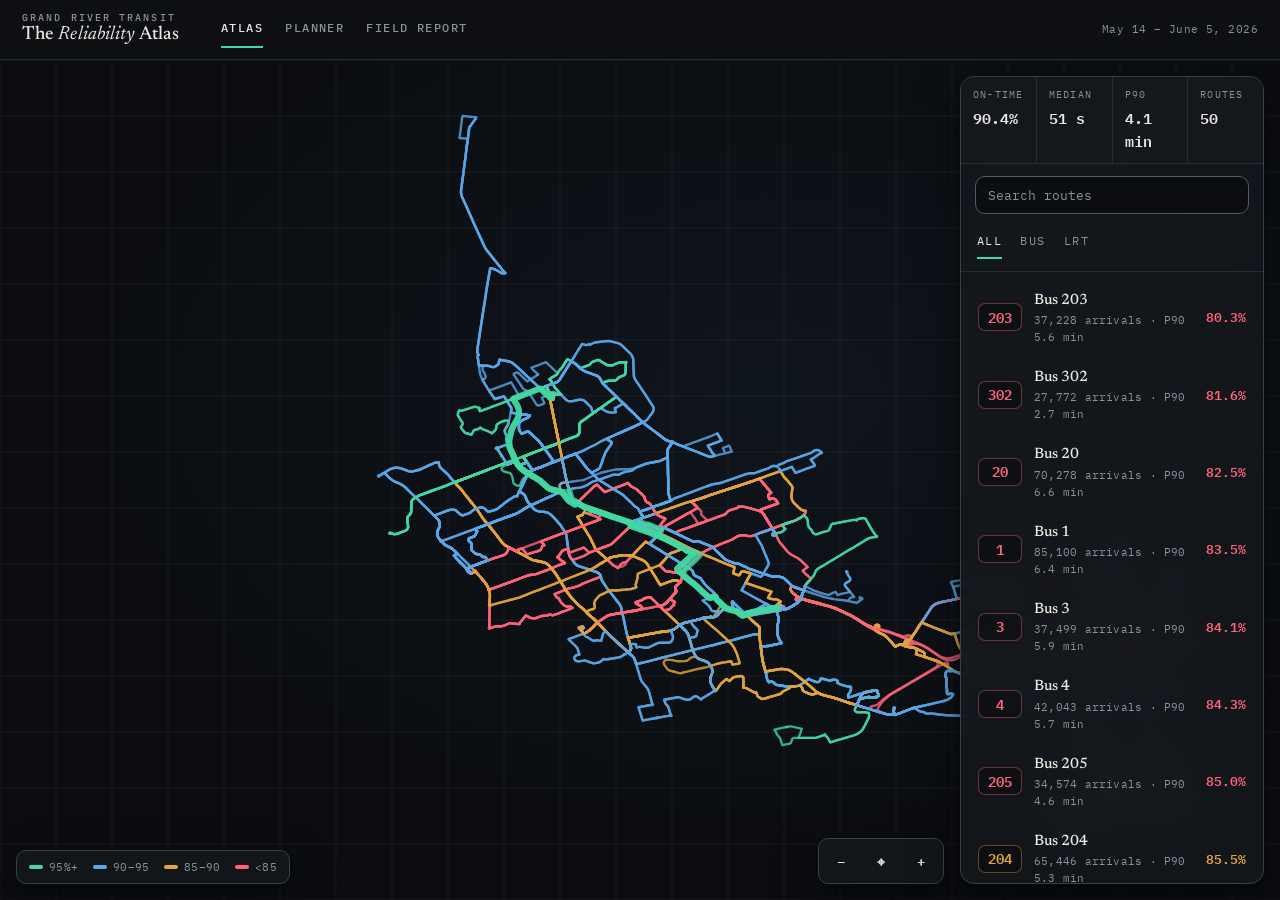
==== commit 7ddcc0aa: "Make the dashboard responsive on mobile Add a max-width:760px layer to the Reliability Atlas: - mast" ====
--- a/dashboard/index.html
+++ b/dashboard/index.html
@@ -28,6 +28,7 @@
         --good-ink: #06281c;
         --edge: #525a66;
         --rail-w: 304px;
+        --bar-h: 60px;
         --shadow: 0 18px 44px rgba(0, 0, 0, 0.5), 0 2px 8px rgba(0, 0, 0, 0.35);
         --serif: "Newsreader", Georgia, serif;
         --mono: "IBM Plex Mono", ui-monospace, monospace;
@@ -100,7 +101,7 @@
         display: flex;
         align-items: center;
         gap: 28px;
-        height: 60px;
+        height: var(--bar-h);
         padding: 0 22px;
         background: rgba(14, 16, 20, 0.92);
         border-bottom: 1px solid var(--rule);
@@ -164,7 +165,7 @@
          ============================================================ */
       .atlas {
         position: fixed;
-        inset: 60px 0 0 0;
+        inset: var(--bar-h) 0 0 0;
       }
 
       .at-map {
@@ -1115,7 +1116,7 @@
          REPORT VIEW — the editorial field report
          ============================================================ */
       .ledger {
-        padding-top: 60px;
+        padding-top: var(--bar-h);
         font-size: 17px;
         line-height: 1.6;
       }
@@ -1725,6 +1726,101 @@
         background: var(--surface-2);
         font-family: var(--mono);
         font-size: 13px;
+      }
+
+      /* ============================================================
+         MOBILE — phones & small tablets
+         Masthead stacks to two rows; the Atlas / Planner / Detail
+         floating panels dock to the bottom as sheets so the map
+         stays the hero instead of being buried under a side rail.
+         ============================================================ */
+      @media (max-width: 760px) {
+        :root { --bar-h: 84px; }
+
+        /* masthead: wordmark on row 1, section nav on row 2 */
+        .bar {
+          flex-wrap: wrap;
+          align-content: center;
+          gap: 2px 16px;
+          padding: 8px 16px;
+        }
+        .bar-brand { flex: 0 0 100%; }
+        .bar-brand span { display: none; }       /* drop eyebrow -> single-line wordmark */
+        .bar-brand h1 { font-size: 18px; }
+        .bar-nav { flex: 0 0 100%; margin-left: 0; gap: 24px; }
+        .bar-nav button { padding: 4px 0; }
+        .bar-dates { display: none; }            /* date range also lives in the report footer */
+
+        /* map fills the top band; the sheet tiles below it (bg matches so
+           any gap in planner mode is seamless) */
+        .atlas { background: var(--bg-deep); }
+        .at-map { height: auto; bottom: 56vh; }
+
+        /* Atlas panels become bottom sheets */
+        .at-rail,
+        .at-detail,
+        .at-planner {
+          top: auto;
+          left: 8px;
+          right: 8px;
+          bottom: 8px;
+          width: auto;
+          height: auto;
+          border-radius: 16px;
+        }
+        .at-rail {
+          height: 56vh;
+          max-height: none;
+        }
+        .at-detail {
+          max-height: 84vh;
+          transform: translateY(16px);
+        }
+        .at-detail.open { transform: none; }
+        .at-planner { max-height: 72vh; }
+
+        /* grab-handle affordance at the top of each sheet */
+        .at-rail::before,
+        .at-detail::before,
+        .at-planner::before {
+          content: "";
+          flex: 0 0 auto;
+          width: 36px;
+          height: 4px;
+          margin: 8px auto 0;
+          border-radius: 99px;
+          background: var(--rule-strong);
+        }
+
+        /* 16px inputs stop iOS from auto-zooming on focus */
+        .at-rail-head input,
+        .pl-field input { font-size: 16px; }
+
+        /* zoom tools to the top-right of the visible map; legend hidden to declutter */
+        .at-tools,
+        body[data-view="planner"] .at-tools {
+          top: calc(var(--bar-h) + 10px);
+          right: 10px;
+          bottom: auto;
+        }
+        .at-legend { display: none; }
+
+        /* Field Report: tighter gutters, denser stat strips */
+        .ld-wrap { padding: 0 18px 80px; }
+        .ld-hero { padding: 44px 0 36px; }
+        .ld-statstrip { grid-template-columns: repeat(2, 1fr); }
+
+        /* league table: drop the inline bar + P90 columns so the row fits a phone */
+        .ld-cols,
+        .ld-rowbtn {
+          grid-template-columns: 26px 44px minmax(0, 1fr) auto 16px;
+          gap: 10px;
+        }
+        .ld-cols :nth-child(4),
+        .ld-cols :nth-child(6),
+        .ld-barwrap,
+        .ld-p90 { display: none; }
+        .ld-rate { text-align: right; }
       }
     </style>
   </head>
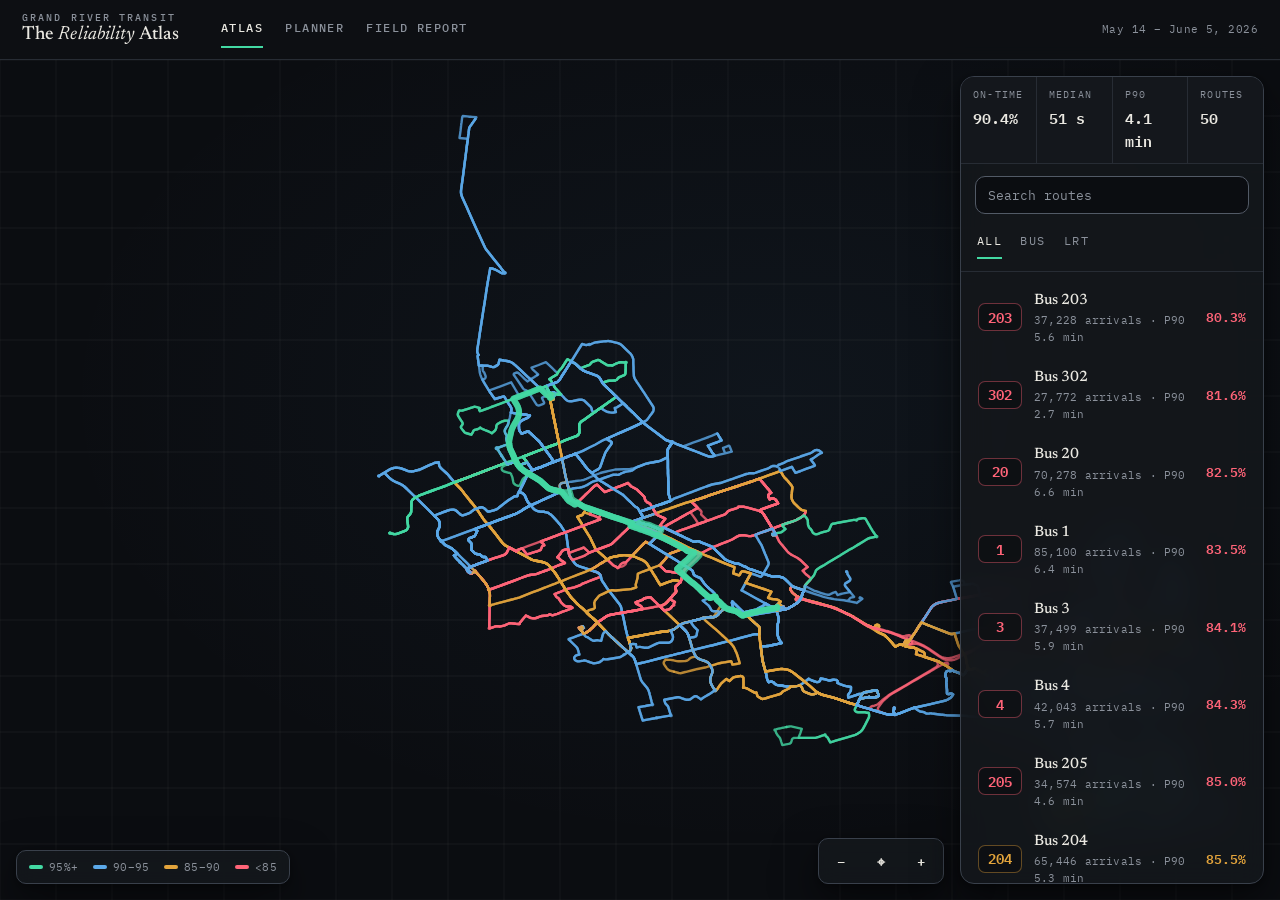
==== commit 7e870bcb: "Add plumbing for real-time live predictions on the static site - dashboard reads the live panel from" ====
--- a/dashboard/index.html
+++ b/dashboard/index.html
@@ -2029,6 +2029,15 @@
     <script>
       "use strict";
 
+      /* ── Live data source ──────────────────────────────────────────────
+         The live-predictions panel fetches from LIVE_URL. Locally this is the
+         bundled snapshot. To show REAL-TIME predictions on a static deploy,
+         set liveUrl to the public URL the scorer uploads to, e.g.
+         https://storage.googleapis.com/<bucket>/live/live-predictions.json
+         ─────────────────────────────────────────────────────────────────── */
+      window.GRT_CONFIG = window.GRT_CONFIG || { liveUrl: "" };
+      const LIVE_URL = window.GRT_CONFIG.liveUrl || "data/live-predictions.json";
+
       const SVG_NS = "http://www.w3.org/2000/svg";
 
       /* SVG presentation attributes can't use var(); read the tokens once */
@@ -3460,7 +3469,7 @@
           return;
         }
         try {
-          const response = await fetch(`data/live-predictions.json?t=${Date.now()}`, { cache: "no-store" });
+          const response = await fetch(`${LIVE_URL}?t=${Date.now()}`, { cache: "no-store" });
           live = response.ok ? await response.json() : null;
         } catch { live = null; }
 
@@ -3507,7 +3516,7 @@
         /* keep vehicle positions current while the page is open */
         window.setInterval(async () => {
           try {
-            const response = await fetch(`data/live-predictions.json?t=${Date.now()}`, { cache: "no-store" });
+            const response = await fetch(`${LIVE_URL}?t=${Date.now()}`, { cache: "no-store" });
             if (response.ok) {
               liveRef.current = await response.json();
               if (!atlasRoot.hidden) atlas.redraw();
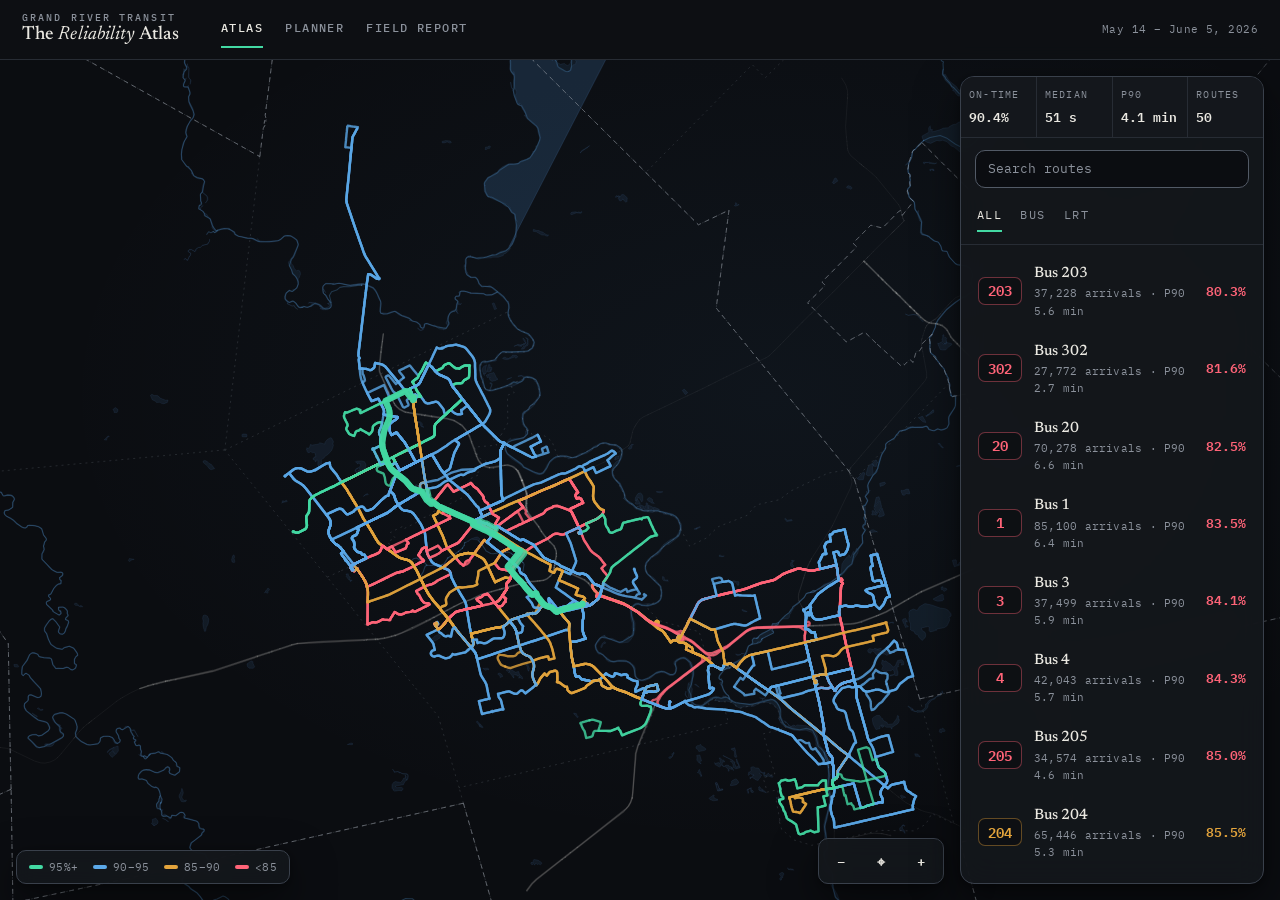
==== commit b0f1061a: "Add geographic basemap and polish the dashboard Atlas/Planner map: - Draw an OSM-derived vector base" ====
--- a/dashboard/index.html
+++ b/dashboard/index.html
@@ -189,6 +189,38 @@
         pointer-events: none;
       }
 
+      /* geographic basemap (OSM-derived), drawn faintly under the routes so it
+         grounds the network without competing with the reliability colors */
+      .bm-layer path { pointer-events: none; }
+      .bm-water {
+        fill: rgba(66, 116, 170, 0.13);
+        stroke: rgba(96, 152, 208, 0.16);
+        stroke-width: 0.6;
+        vector-effect: non-scaling-stroke;
+      }
+      .bm-river {
+        fill: none;
+        stroke: rgba(91, 168, 232, 0.26);
+        stroke-width: 1.1;
+        stroke-linecap: round;
+        stroke-linejoin: round;
+        vector-effect: non-scaling-stroke;
+      }
+      .bm-road {
+        fill: none;
+        stroke-linecap: round;
+        stroke-linejoin: round;
+        vector-effect: non-scaling-stroke;
+      }
+      .bm-arterial { stroke: rgba(234, 232, 225, 0.075); stroke-width: 0.7; }
+      .bm-highway { stroke: rgba(234, 232, 225, 0.17); stroke-width: 1.3; }
+      .bm-bound {
+        fill: none;
+        vector-effect: non-scaling-stroke;
+      }
+      .bm-region { stroke: rgba(146, 152, 162, 0.34); stroke-width: 1; stroke-dasharray: 5 4; }
+      .bm-municipal { stroke: rgba(146, 152, 162, 0.13); stroke-width: 0.8; stroke-dasharray: 2 4; }
+
       .at-map.dragging { cursor: grabbing; }
 
       .at-line {
@@ -283,7 +315,16 @@
       body[data-view="planner"] .at-line .at-route { opacity: 0.3; }
       body[data-view="planner"] .at-map.has-itin .at-line .at-route { opacity: 0.08; }
 
-      .at-planner { left: 16px; width: 376px; display: none; }
+      /* sizes to its content (the form is short) and only grows — up to the
+         viewport — once an itinerary is planned, so it doesn't reserve a tall
+         empty void over the map */
+      .at-planner {
+        left: 16px;
+        width: 376px;
+        bottom: auto;
+        max-height: calc(100% - 32px);
+        display: none;
+      }
       body[data-view="planner"] .at-planner { display: flex; }
 
       .pl-scroll {
@@ -656,7 +697,7 @@
       }
 
       .at-railstats article {
-        padding: 10px 12px;
+        padding: 10px 8px;
         background: var(--surface);
       }
 
@@ -673,8 +714,9 @@
         display: block;
         margin-top: 4px;
         font-family: var(--mono);
-        font-size: 15px;
+        font-size: 13px;
         font-weight: 600;
+        white-space: nowrap;
       }
 
       .at-rail-head {
@@ -1293,22 +1335,6 @@
         font-size: 0.88em;
       }
 
-      .ld-note-edit {
-        max-width: 720px;
-        padding: 12px 16px;
-        border: 1px dashed var(--rule-strong);
-        border-radius: 9px;
-        color: var(--mut);
-        font-style: italic;
-        font-size: 15px;
-      }
-
-      .ld-note-edit code {
-        font-family: var(--mono);
-        font-size: 12px;
-        font-style: normal;
-      }
-
       /* trend chart */
       .ld-trendbox { position: relative; }
 
@@ -1352,6 +1378,23 @@
         grid-template-columns: repeat(auto-fit, minmax(280px, 1fr));
         gap: 12px;
         margin-top: 22px;
+      }
+
+      .ld-modelnote {
+        max-width: 720px;
+        margin-top: 20px;
+        padding-top: 14px;
+        border-top: 1px solid var(--rule);
+        color: var(--mut);
+        font-size: 13.5px;
+        text-wrap: pretty;
+      }
+
+      .ld-modelnote strong {
+        color: var(--text);
+        font-family: var(--mono);
+        font-weight: 600;
+        font-size: 0.9em;
       }
 
       .ld-arrival {
@@ -1933,8 +1976,9 @@
         </section>
 
         <!-- FIELD-NOTES: the <span data-fact="…"> values are filled from the data
-             automatically. Write your own analysis in the .ld-note-edit paragraphs
-             (replace the placeholder entirely, including the dashed style if you like). -->
+             automatically (see fillFacts). The following <p> in each .ld-note is
+             the author's commentary — edit the prose freely to match new data. -->
+
         <section class="ld-section ld-reveal" aria-label="Field notes">
           <span class="ld-label">Field notes</span>
           <h2>What the data keeps saying</h2>
@@ -1945,7 +1989,7 @@
             <p>System reliability bottoms out at <strong><span data-fact="worstHour"></span></strong>, when
               <strong><span data-fact="worstHourRate"></span></strong> of arrivals run on time — compared with
               <strong><span data-fact="bestHourRate"></span></strong> at <strong><span data-fact="bestHour"></span></strong>.</p>
-            <p class="ld-note-edit">Your commentary goes here — edit this paragraph in <code>index.html</code> (search for <code>FIELD-NOTES</code>).</p>
+            <p>The slump isn't one bad hour — it's accumulation. Reliability holds near 95% through the early morning, then erodes hour by hour as delay compounds across the network, bottoming out through the 3–5 p.m. peak before the evening lull lets vehicles recover. An afternoon trip is working against the system's worst stretch.</p>
           </article>
 
           <article class="ld-note">
@@ -1954,7 +1998,7 @@
               <strong><span data-fact="worstRouteRate"></span></strong> on-time across
               <strong><span data-fact="worstRouteObs"></span></strong> observed arrivals, with the worst tenth of them
               running <strong><span data-fact="worstRouteP90"></span></strong> or more behind schedule.</p>
-            <p class="ld-note-edit">Your commentary goes here.</p>
+            <p>That's about ten points below the system average, and no fluke at 37,000-plus arrivals. Half its trips still run within 76 seconds of schedule — the trouble isn't the typical trip but the tail, where the slowest tenth slip past five and a half minutes and quietly turn a planned connection into a missed one.</p>
           </article>
 
           <article class="ld-note">
@@ -1963,7 +2007,7 @@
               <strong><span data-fact="transferStop"></span></strong>: with only
               <strong><span data-fact="transferWait"></span></strong> of scheduled slack, riders make it just
               <strong><span data-fact="transferRate"></span></strong> of the time.</p>
-            <p class="ld-note-edit">Your commentary goes here.</p>
+            <p>Riders attempt it 1,398 times over the three weeks, and it lands on a coin flip. Even the catches that succeed clear by a median of just 12 seconds, so the schedule leaves no slack for Route 3's ordinary lateness — anything short of an on-time bus means waiting for the next train.</p>
           </article>
         </section>
 
@@ -1987,6 +2031,7 @@
           </div>
           <p class="ld-sub" id="ldLiveSub"></p>
           <div class="ld-arrivals" id="ldArrivals"></div>
+          <p class="ld-modelnote" id="ldModelNote" hidden></p>
         </section>
 
         <section class="ld-section ld-reveal" aria-label="Route rankings">
@@ -2187,7 +2232,7 @@
       /* ================================================================
          ATLAS VIEW
          ================================================================ */
-      function atlasModule(data, liveRef, sys) {
+      function atlasModule(data, liveRef, sys, basemap) {
         const root = document.querySelector("#atlasRoot");
         const svg = document.querySelector("#atMap");
         const listEl = document.querySelector("#atList");
@@ -2198,8 +2243,13 @@
           selected: null,
           mode: "all",
           search: "",
-          map: { w: 0, h: 0, scale: 1, panX: 0, panY: 0, dragging: false, sx: 0, sy: 0, px: 0, py: 0, moved: false },
+          map: { w: 0, h: 0, scale: 1, panX: 0, panY: 0, dragging: false, sx: 0, sy: 0, px: 0, py: 0, moved: false, fit: null },
         };
+
+        /* persistent basemap group: built once per fit (size/view change) in
+           base coords, then only its transform updates on pan/zoom */
+        let baseLayer = null;
+        let baseFitKey = null;
 
         let overlayFn = null;
         let mapClickFn = null;
@@ -2222,21 +2272,84 @@
           return [cx + (px - state.map.panX - cx) / state.map.scale, cy + (py - state.map.panY - cy) / state.map.scale];
         }
 
+        /* The persistent per-view panel the network should clear, so it centers
+           in the visible gap (rail sits right in Atlas, planner panel left). The
+           transient detail card (left) is deliberately ignored so selecting a
+           route doesn't shift the map. */
+        function occludingPanel() {
+          if (document.body.dataset.view === "planner") return document.querySelector("#plannerPanel");
+          return document.querySelector(".at-rail");
+        }
+
+        /* Unoccluded map rectangle in viewBox units (before scale/pan). */
+        function fitBox() {
+          const pad = 44;
+          let x0 = pad, y0 = pad, x1 = state.map.w - pad, y1 = state.map.h - pad;
+          const panel = occludingPanel();
+          if (panel && panel.offsetParent) {
+            const sr = svg.getBoundingClientRect();
+            if (sr.width && sr.height) {
+              const sx = state.map.w / sr.width, sy = state.map.h / sr.height;
+              const left = (panel.getBoundingClientRect().left - sr.left) * sx;
+              const right = (panel.getBoundingClientRect().right - sr.left) * sx;
+              const top = (panel.getBoundingClientRect().top - sr.top) * sy;
+              const bottom = (panel.getBoundingClientRect().bottom - sr.top) * sy;
+              const overlaps = right > 0 && left < state.map.w && bottom > 0 && top < state.map.h;
+              const hCover = (Math.min(right, state.map.w) - Math.max(left, 0)) / state.map.w;
+              if (overlaps && hCover < 0.7) {
+                /* vertical side panel (rail right, planner left): reserve its
+                   column whatever its height, so the network doesn't shift when
+                   the planner grows with results */
+                if (left + right < state.map.w) x0 = Math.max(x0, right + pad);   // panel on the left
+                else x1 = Math.min(x1, left - pad);                              // panel on the right
+              } else if (overlaps) {
+                /* full-width sheet (mobile): reserve the top/bottom band */
+                if (top + bottom > state.map.h) y1 = Math.min(y1, top - pad);     // bottom sheet
+                else y0 = Math.max(y0, bottom + pad);                            // top sheet
+              }
+            }
+          }
+          if (x1 - x0 < 120) { x0 = pad; x1 = state.map.w - pad; }
+          if (y1 - y0 < 120) { y0 = pad; y1 = state.map.h - pad; }
+          return { x0, y0, x1, y1 };
+        }
+
+        /* Aspect-correct fit: longitude is compressed by cos(latitude) so the
+           network keeps true proportions, then scaled uniformly to fill the
+           visible box — no independent x/y stretch. */
+        function computeFit() {
+          const { minLat, maxLat, minLon, maxLon } = data.bounds;
+          const cosLat = Math.cos(((minLat + maxLat) / 2) * Math.PI / 180);
+          const worldW = (maxLon - minLon) * cosLat;
+          const worldH = maxLat - minLat;
+          const box = fitBox();
+          const boxW = box.x1 - box.x0, boxH = box.y1 - box.y0;
+          const s = Math.min(boxW / worldW, boxH / worldH);
+          state.map.fit = {
+            s, cosLat, minLat, maxLat, minLon,
+            ox: box.x0 + (boxW - worldW * s) / 2,
+            oy: box.y0 + (boxH - worldH * s) / 2,
+          };
+        }
+
+        /* base (pre-zoom) coords — the basemap group is drawn once here and
+           pan/zoom is applied via an SVG transform on the group */
+        function projectBase(lat, lon) {
+          const f = state.map.fit;
+          return [f.ox + (lon - f.minLon) * f.cosLat * f.s, f.oy + (f.maxLat - lat) * f.s];
+        }
+
         function project(lat, lon) {
-          const pad = 56;
-          const { minLat, maxLat, minLon, maxLon } = data.bounds;
-          const bx = pad + ((lon - minLon) / (maxLon - minLon)) * (state.map.w - pad * 2);
-          const by = pad + ((maxLat - lat) / (maxLat - minLat)) * (state.map.h - pad * 2);
+          const [bx, by] = projectBase(lat, lon);
           return transformPoint(bx, by);
         }
 
         function screenToGeo(px, py) {
-          const pad = 56;
-          const { minLat, maxLat, minLon, maxLon } = data.bounds;
+          const f = state.map.fit;
           const [bx, by] = inversePoint(px, py);
           return {
-            lon: minLon + ((bx - pad) / (state.map.w - pad * 2)) * (maxLon - minLon),
-            lat: maxLat - ((by - pad) / (state.map.h - pad * 2)) * (maxLat - minLat),
+            lon: f.minLon + (bx - f.ox) / (f.cosLat * f.s),
+            lat: f.maxLat - (by - f.oy) / f.s,
           };
         }
 
@@ -2286,20 +2399,76 @@
             .join(" ");
         }
 
+        /* base-coord path string (no pan/zoom — the group transform applies it) */
+        function basePath(points, closed) {
+          let d = "";
+          for (let i = 0; i < points.length; i++) {
+            const [x, y] = projectBase(points[i][0], points[i][1]);
+            d += `${i === 0 ? "M" : "L"}${x.toFixed(1)} ${y.toFixed(1)}`;
+          }
+          return closed ? d + "Z" : d;
+        }
+
+        /* Build the geographic basemap once into `baseLayer` (water, rivers,
+           roads, region/municipal boundaries), all under the colored routes. */
+        function buildBasemap() {
+          baseLayer.textContent = "";
+          const add = (cls, lines, closed) => {
+            for (const pts of lines) {
+              if (pts.length < 2) continue;
+              const p = document.createElementNS(SVG_NS, "path");
+              p.setAttribute("class", cls);
+              p.setAttribute("d", basePath(pts, closed));
+              baseLayer.append(p);
+            }
+          };
+          add("bm-water", basemap.water || [], true);
+          add("bm-river", basemap.rivers || [], false);
+          add("bm-road bm-arterial", basemap.roads?.arterial || [], false);
+          add("bm-road bm-highway", basemap.roads?.highway || [], false);
+          add("bm-bound bm-municipal", basemap.boundary?.municipal || [], false);
+          add("bm-bound bm-region", basemap.boundary?.region || [], false);
+        }
+
+        function syncBasemap() {
+          if (!basemap) return;
+          if (!baseLayer) {
+            baseLayer = document.createElementNS(SVG_NS, "g");
+            baseLayer.setAttribute("class", "bm-layer");
+          }
+          if (baseLayer.parentNode !== svg) svg.prepend(baseLayer);
+          const f = state.map.fit;
+          const key = `${state.map.w}x${state.map.h}|${f.s.toFixed(5)}|${f.ox.toFixed(1)}|${f.oy.toFixed(1)}`;
+          if (key !== baseFitKey) {
+            buildBasemap();
+            baseFitKey = key;
+          }
+          const sc = state.map.scale, cx = state.map.w / 2, cy = state.map.h / 2;
+          const tx = cx * (1 - sc) + state.map.panX;
+          const ty = cy * (1 - sc) + state.map.panY;
+          baseLayer.setAttribute("transform", `translate(${tx.toFixed(2)} ${ty.toFixed(2)}) scale(${sc})`);
+        }
+
         function draw() {
           const focusKey = document.activeElement?.getAttribute?.("data-line-key") || null;
           const rect = svg.getBoundingClientRect();
           state.map.w = Math.max(600, rect.width);
           state.map.h = Math.max(420, rect.height);
           svg.setAttribute("viewBox", `0 0 ${state.map.w} ${state.map.h}`);
-          svg.textContent = "";
+          computeFit();
+
+          /* keep the persistent basemap group; clear only the per-frame layers */
+          for (const child of [...svg.children]) {
+            if (child !== baseLayer) child.remove();
+          }
+          syncBasemap();
 
           const grid = document.createElementNS(SVG_NS, "g");
           const back = document.createElementNS(SVG_NS, "g");
           const front = document.createElementNS(SVG_NS, "g");
           const dots = document.createElementNS(SVG_NS, "g");
           svg.append(grid, back, front, dots);
-          drawGrid(grid);
+          if (!basemap) drawGrid(grid);
 
           for (const route of data.routes) {
             const shapes = data.routeShapes[route.key] || [];
@@ -2854,6 +3023,20 @@
           svg.setAttribute("aria-label", `Chart: daily on-time rate. ${trendSummary}`);
         }
 
+        /* held-out accuracy of the live model, for backing the "predicted"
+           claims; null when the export didn't carry a model block */
+        function modelAccuracy() {
+          const m = data.model;
+          if (!m || !m.valMaeSeconds || !m.rawFeedMaeSeconds) return null;
+          const sharper = (base) => Math.round((100 * (base - m.valMaeSeconds)) / base);
+          return {
+            mae: fmtDelay(m.valMaeSeconds),
+            vsRaw: sharper(m.rawFeedMaeSeconds),
+            vsSchedule: m.scheduleMaeSeconds ? sharper(m.scheduleMaeSeconds) : null,
+            days: m.valDays,
+          };
+        }
+
         /* live */
         function buildLive() {
           if (!live || !live.totals || !live.totals.stopArrivals) return;
@@ -2863,8 +3046,13 @@
           const lateArrivals = live.routes.reduce((sum, r) => sum + r.late_arrivals, 0);
           const updated = new Date(live.generatedAtUtc).toLocaleTimeString([], { hour: "2-digit", minute: "2-digit" });
           document.querySelector("#ldLiveTime").textContent = `as of ${updated}`;
-          document.querySelector("#ldLiveSub").textContent =
-            `${fmtInt(live.totals.trips)} vehicles are out on ${live.totals.routes} routes. The model expects ${fmtInt(lateArrivals)} of ${fmtInt(live.totals.stopArrivals)} upcoming arrivals to run more than five minutes late, concentrated on ${lateRoutes} routes. The hardest-hit arrivals:`;
+
+          const { trips, routes, stopArrivals } = live.totals;
+          const plural = (n, word) => `${fmtInt(n)} ${word}${n === 1 ? "" : "s"}`;
+          const fleet = `${plural(trips, "vehicle")} ${trips === 1 ? "is" : "are"} out on ${plural(routes, "route")}.`;
+          document.querySelector("#ldLiveSub").textContent = lateArrivals > 0
+            ? `${fleet} The model expects ${plural(lateArrivals, "arrival")} of the next ${fmtInt(stopArrivals)} to run more than five minutes late, across ${plural(lateRoutes, "route")}. The hardest-hit arrivals:`
+            : `${fleet} The model expects every one of the next ${fmtInt(stopArrivals)} arrivals to stay within five minutes of schedule. The closest calls:`;
 
           const wrap = document.querySelector("#ldArrivals");
           wrap.textContent = "";
@@ -2878,6 +3066,13 @@
               <em style="color:${color}">${fmtSignedMin(a.predicted_delay_seconds)} predicted</em>
             `;
             wrap.append(div);
+          }
+
+          const acc = modelAccuracy();
+          const note = document.querySelector("#ldModelNote");
+          note.hidden = !acc;
+          if (acc) {
+            note.innerHTML = `Across ${acc.days} days held out of training, these predictions averaged <strong>${acc.mae}</strong> of error — about <strong>${acc.vsRaw}% sharper</strong> than the agency's own real-time feed.`;
           }
         }
 
@@ -3036,8 +3231,12 @@
           }
         }
 
+        const colAcc = modelAccuracy();
+        const modelSentence = colAcc
+          ? `Live delay predictions come from a LightGBM model that, on ${colAcc.days} held-out days, hit a mean absolute error of ${colAcc.mae} — ${colAcc.vsRaw}% sharper than the raw GTFS-RT feed${colAcc.vsSchedule ? ` and ${colAcc.vsSchedule}% better than the schedule alone` : ""}.`
+          : `Live predictions by a LightGBM model over the realtime feed.`;
         document.querySelector("#ldColophon").textContent =
-          `Compiled from ${fmtInt(sys.obs)} GTFS-Realtime arrival observations against scheduled GTFS times, ${start} – ${end}, ${year}. Live predictions by a LightGBM model over the realtime feed. A project by the GRT Reliability Tracker.`;
+          `Compiled from ${fmtInt(sys.obs)} GTFS-Realtime arrival observations against scheduled GTFS times, ${start} – ${end}, ${year}. ${modelSentence} A project by the GRT Reliability Tracker.`;
 
         /* controls */
         for (const btn of root.querySelectorAll(".ld-filters button")) {
@@ -3452,10 +3651,16 @@
          Boot + view switching
          ================================================================ */
       async function boot() {
+        /* we restore the last-used view ourselves and scroll to top, so opt out
+           of the browser re-applying the previous scroll position on reload */
+        if ("scrollRestoration" in history) history.scrollRestoration = "manual";
+
         let data;
         let live = null;
         try {
-          const response = await fetch("data/dashboard-data.json");
+          /* revalidate (cheap 304 when unchanged) so a redeployed data snapshot
+             is picked up instead of a stale heuristically-cached copy */
+          const response = await fetch("data/dashboard-data.json", { cache: "no-cache" });
           if (!response.ok) throw new Error(`HTTP ${response.status}`);
           data = await response.json();
         } catch (error) {
@@ -3473,6 +3678,14 @@
           live = response.ok ? await response.json() : null;
         } catch { live = null; }
 
+        /* optional geographic basemap drawn under the routes; the map falls
+           back to the survey grid if it's missing (run analysis/build_basemap.py) */
+        let basemap = null;
+        try {
+          const response = await fetch("data/basemap.json");
+          basemap = response.ok ? await response.json() : null;
+        } catch { basemap = null; }
+
         /* drop leading partial-collection days (collection started mid-evening
            on the first day, so its near-perfect on-time rate is an artifact) */
         const sortedObs = data.systemByDate.map((r) => r.observations).sort((a, b) => a - b);
@@ -3487,7 +3700,7 @@
           `${fmtDateLong(data.overall.startDate)} – ${fmtDateLong(data.overall.endDate)}, ${data.overall.endDate.slice(0, 4)}`;
 
         const liveRef = { current: live };
-        const atlas = atlasModule(data, liveRef, sys);
+        const atlas = atlasModule(data, liveRef, sys, basemap);
         const report = reportModule(data, live, sys);
         const planner = plannerModule(data, liveRef, atlas);
 
@@ -3498,6 +3711,9 @@
           document.body.dataset.view = name;
           atlasRoot.hidden = name === "report";
           reportRoot.hidden = name !== "report";
+          /* always start at the top — never land mid–Field Report on reload or
+             when toggling back from a full-screen map view */
+          window.scrollTo(0, 0);
           for (const btn of document.querySelectorAll(".bar-nav button")) {
             if (btn.dataset.view === name) btn.setAttribute("aria-current", "page");
             else btn.removeAttribute("aria-current");
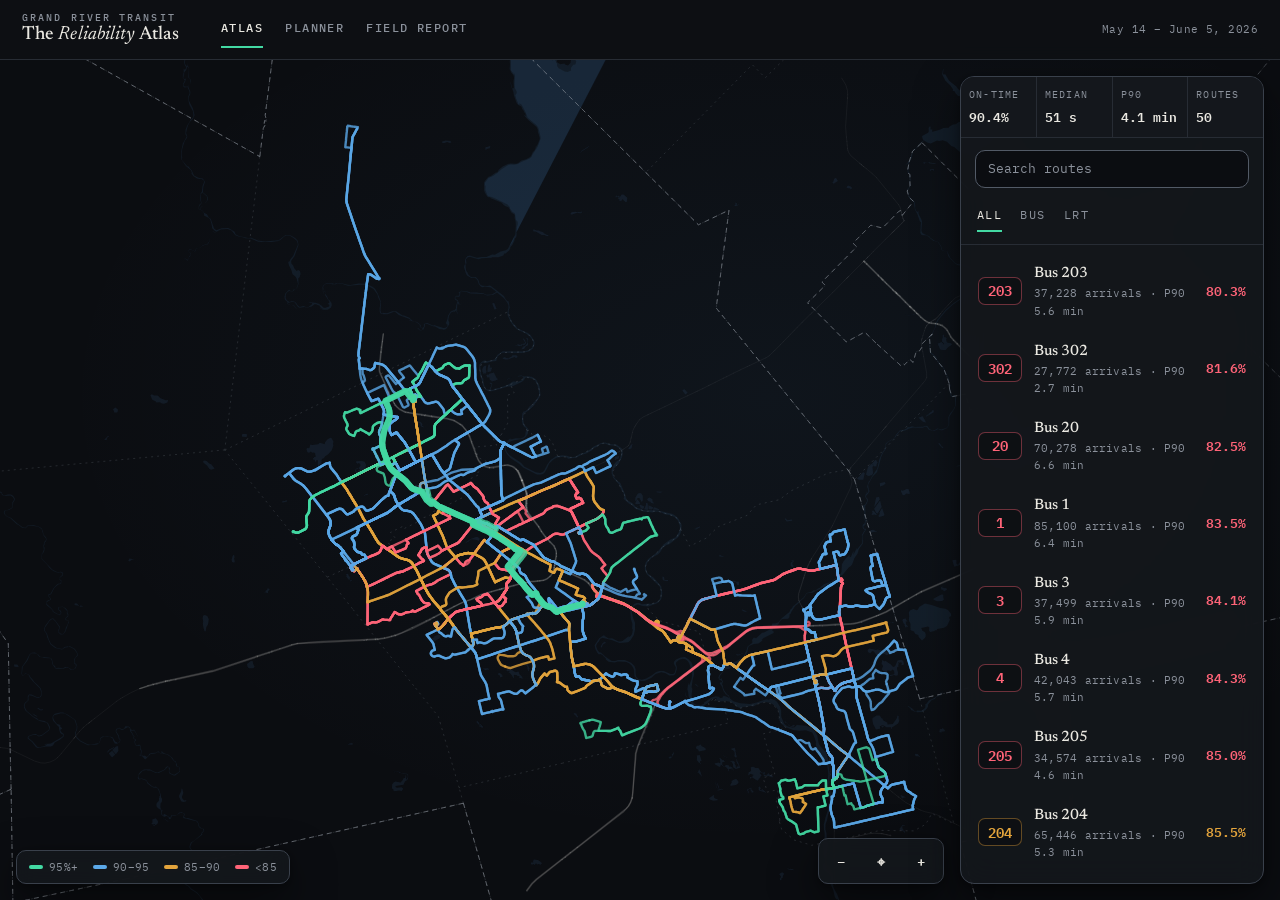
==== commit 9c4c9b86: "Show water as filled bodies and cap the map view extent Water: drop the river centerlines and the wa" ====
--- a/dashboard/index.html
+++ b/dashboard/index.html
@@ -194,17 +194,6 @@
       .bm-layer path { pointer-events: none; }
       .bm-water {
         fill: rgba(66, 116, 170, 0.13);
-        stroke: rgba(96, 152, 208, 0.16);
-        stroke-width: 0.6;
-        vector-effect: non-scaling-stroke;
-      }
-      .bm-river {
-        fill: none;
-        stroke: rgba(91, 168, 232, 0.26);
-        stroke-width: 1.1;
-        stroke-linecap: round;
-        stroke-linejoin: round;
-        vector-effect: non-scaling-stroke;
       }
       .bm-road {
         fill: none;
@@ -2325,11 +2314,32 @@
           const box = fitBox();
           const boxW = box.x1 - box.x0, boxH = box.y1 - box.y0;
           const s = Math.min(boxW / worldW, boxH / worldH);
+          const ox = box.x0 + (boxW - worldW * s) / 2;
+          const oy = box.y0 + (boxH - worldH * s) / 2;
           state.map.fit = {
-            s, cosLat, minLat, maxLat, minLon,
-            ox: box.x0 + (boxW - worldW * s) / 2,
-            oy: box.y0 + (boxH - worldH * s) / 2,
+            s, cosLat, minLat, maxLat, minLon, ox, oy,
+            /* network extent in base coords + the visible box, so pan/zoom can
+               be clamped: the fit (scale 1) is the most you're allowed to see */
+            bx0: ox, by0: oy, bx1: ox + worldW * s, by1: oy + worldH * s,
+            box,
           };
+        }
+
+        /* Keep the network within the visible box: at the minimum zoom (the
+           fit) it stays centred, and zoomed in you can't pan past its edges
+           into empty surroundings. Caps the viewable area on both views. */
+        function clampPan() {
+          const f = state.map.fit;
+          if (!f) return;
+          const sc = state.map.scale;
+          const axis = (b0, b1, c, v0, v1, pan) => {
+            const lo = c + (b0 - c) * sc;
+            const hi = c + (b1 - c) * sc;
+            if (hi - lo <= v1 - v0) return (v0 + v1 - lo - hi) / 2; // smaller than box -> centre
+            return Math.max(v1 - hi, Math.min(v0 - lo, pan));       // larger -> cover the box
+          };
+          state.map.panX = axis(f.bx0, f.bx1, state.map.w / 2, f.box.x0, f.box.x1, state.map.panX);
+          state.map.panY = axis(f.by0, f.by1, state.map.h / 2, f.box.y0, f.box.y1, state.map.panY);
         }
 
         /* base (pre-zoom) coords — the basemap group is drawn once here and
@@ -2409,8 +2419,10 @@
           return closed ? d + "Z" : d;
         }
 
-        /* Build the geographic basemap once into `baseLayer` (water, rivers,
-           roads, region/municipal boundaries), all under the colored routes. */
+        /* Build the geographic basemap once into `baseLayer` (water bodies,
+           roads, region/municipal boundaries), all under the colored routes.
+           River centerlines are intentionally not drawn — water shows as
+           filled bodies only. */
         function buildBasemap() {
           baseLayer.textContent = "";
           const add = (cls, lines, closed) => {
@@ -2423,7 +2435,6 @@
             }
           };
           add("bm-water", basemap.water || [], true);
-          add("bm-river", basemap.rivers || [], false);
           add("bm-road bm-arterial", basemap.roads?.arterial || [], false);
           add("bm-road bm-highway", basemap.roads?.highway || [], false);
           add("bm-bound bm-municipal", basemap.boundary?.municipal || [], false);
@@ -2456,6 +2467,7 @@
           state.map.h = Math.max(420, rect.height);
           svg.setAttribute("viewBox", `0 0 ${state.map.w} ${state.map.h}`);
           computeFit();
+          clampPan();
 
           /* keep the persistent basemap group; clear only the per-frame layers */
           for (const child of [...svg.children]) {
@@ -2572,13 +2584,15 @@
 
         function setZoom(next, ax = state.map.w / 2, ay = state.map.h / 2) {
           const prev = state.map.scale;
-          const scale = Math.min(7, Math.max(0.65, next));
+          /* floor is the fit (1): the network framing is the widest allowed view */
+          const scale = Math.min(7, Math.max(1, next));
           if (scale === prev) return;
           const cx = state.map.w / 2;
           const cy = state.map.h / 2;
           state.map.panX = ax - cx - ((ax - cx - state.map.panX) / prev) * scale;
           state.map.panY = ay - cy - ((ay - cy - state.map.panY) / prev) * scale;
           state.map.scale = scale;
+          clampPan();
           draw();
         }
 
@@ -2806,6 +2820,7 @@
           if (!state.map.moved) return;
           state.map.panX = state.map.px + event.clientX - state.map.sx;
           state.map.panY = state.map.py + event.clientY - state.map.sy;
+          clampPan();
           draw();
         });
 
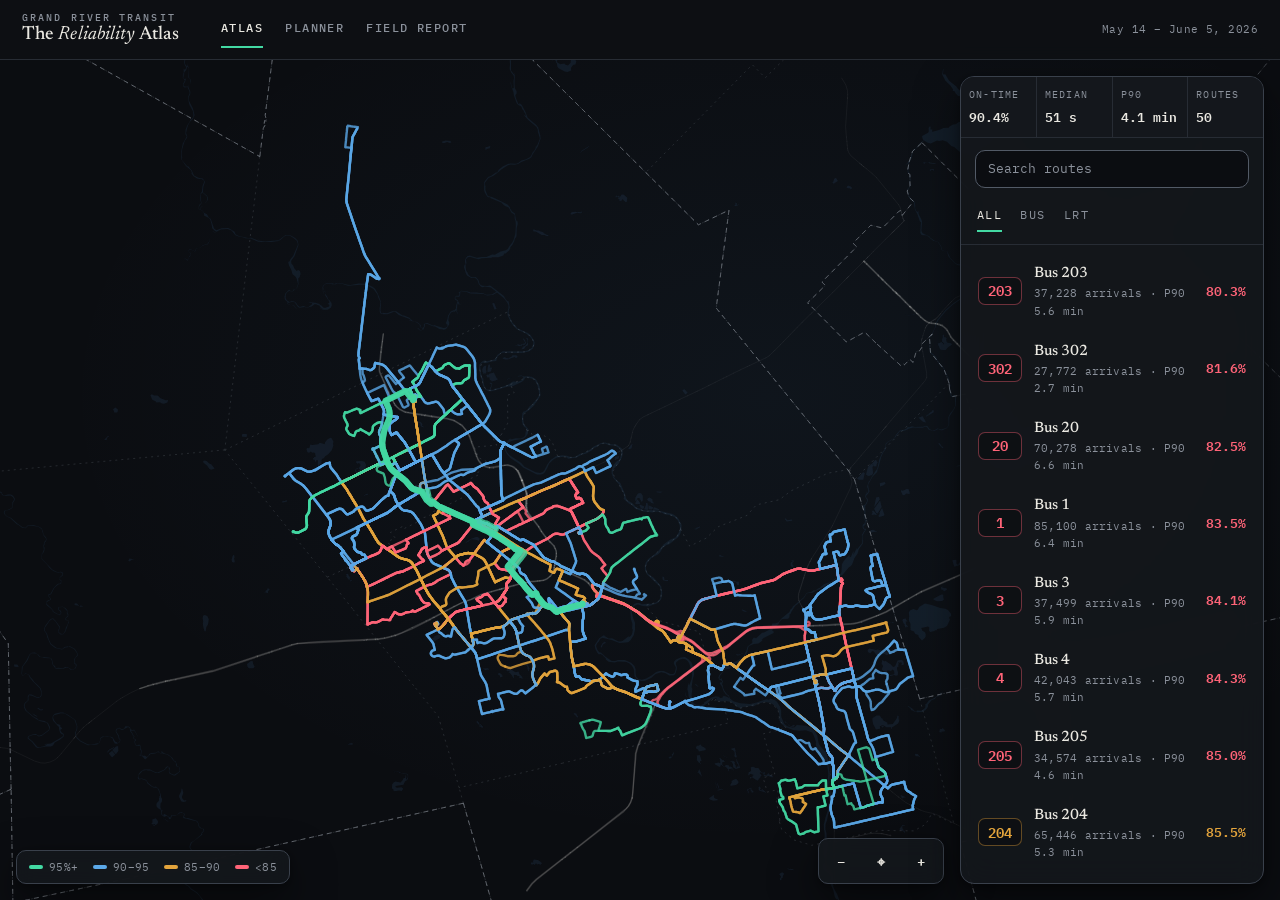
==== commit f0762215: "Let map panning reach any edge at every zoom Pan clamp previously required the network to fully cove" ====
--- a/dashboard/index.html
+++ b/dashboard/index.html
@@ -2332,14 +2332,20 @@
           const f = state.map.fit;
           if (!f) return;
           const sc = state.map.scale;
-          const axis = (b0, b1, c, v0, v1, pan) => {
-            const lo = c + (b0 - c) * sc;
-            const hi = c + (b1 - c) * sc;
-            if (hi - lo <= v1 - v0) return (v0 + v1 - lo - hi) / 2; // smaller than box -> centre
-            return Math.max(v1 - hi, Math.min(v0 - lo, pan));       // larger -> cover the box
+          const cx = state.map.w / 2, cy = state.map.h / 2;
+          const bcx = (f.box.x0 + f.box.x1) / 2, bcy = (f.box.y0 + f.box.y1) / 2;
+          /* Keep the view centre over the network at every zoom: any edge can be
+             dragged to the middle of the visible box, but the network can't be
+             dragged entirely out of view. The pixel range still scales with zoom
+             (more px per metre), yet the area you can reach is always the whole
+             network — the same region at any zoom. */
+          const axis = (b0, b1, c, bc, pan) => {
+            const lo = bc - c - (b1 - c) * sc;  // far edge (b1) at the box centre
+            const hi = bc - c - (b0 - c) * sc;  // near edge (b0) at the box centre
+            return Math.max(lo, Math.min(hi, pan));
           };
-          state.map.panX = axis(f.bx0, f.bx1, state.map.w / 2, f.box.x0, f.box.x1, state.map.panX);
-          state.map.panY = axis(f.by0, f.by1, state.map.h / 2, f.box.y0, f.box.y1, state.map.panY);
+          state.map.panX = axis(f.bx0, f.bx1, cx, bcx, state.map.panX);
+          state.map.panY = axis(f.by0, f.by1, cy, bcy, state.map.panY);
         }
 
         /* base (pre-zoom) coords — the basemap group is drawn once here and
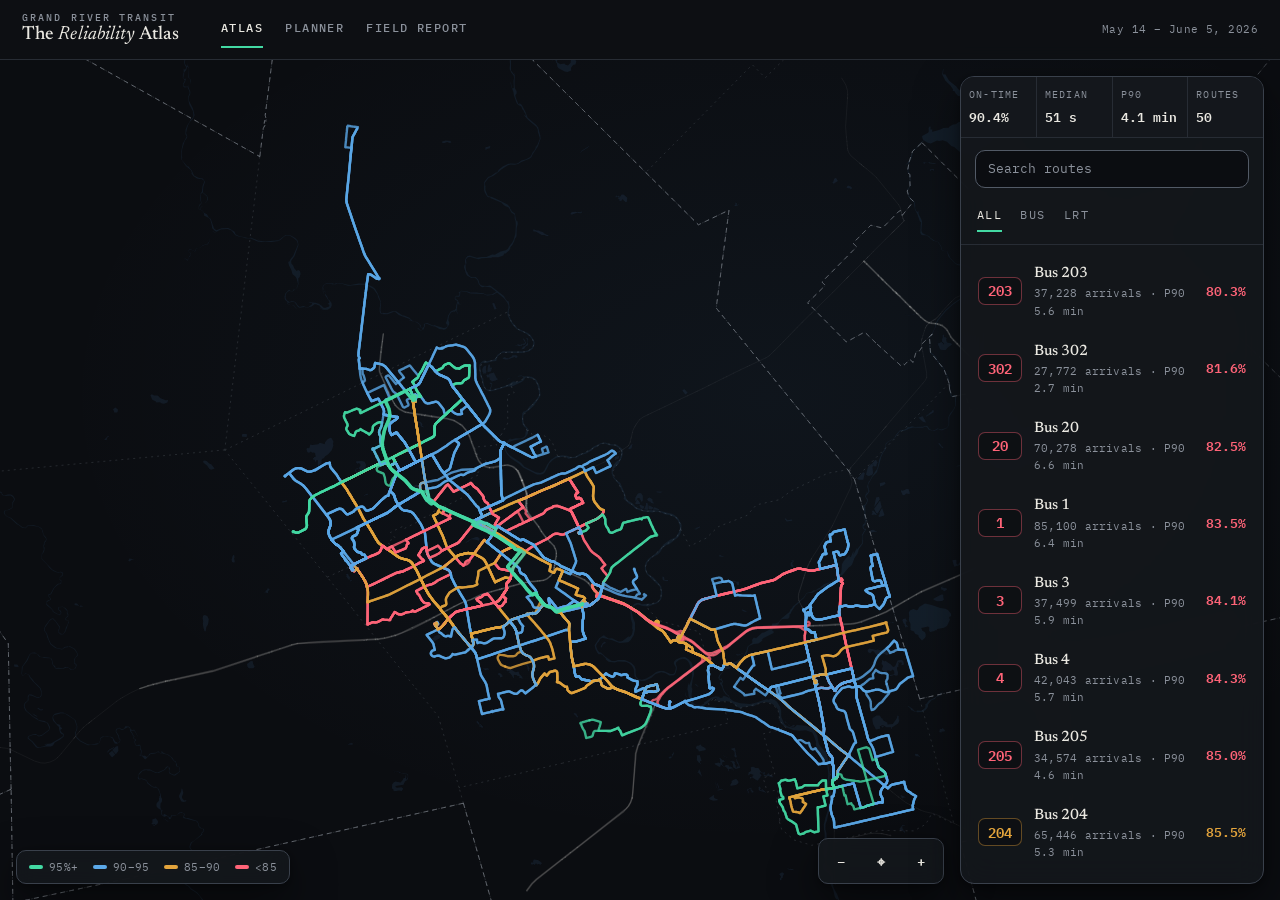
==== commit c6c9ad9a: "Refine map: lock pan at the fit, drop highlight glow, thin LRT - clampPan keeps the network covering" ====
--- a/dashboard/index.html
+++ b/dashboard/index.html
@@ -239,8 +239,7 @@
       .at-line:hover .at-route,
       .at-line:focus-visible .at-route {
         opacity: 1;
-        stroke-width: calc(var(--w, 2.4px) * 1.8);
-        filter: drop-shadow(0 0 2px currentColor);
+        stroke-width: calc(var(--w, 2.4px) * 1.45);
       }
 
       .at-line.dim .at-route { opacity: 0.09; }
@@ -248,9 +247,10 @@
       .at-line.dim:hover .at-route,
       .at-line.dim:focus-visible .at-route { opacity: 0.85; }
 
+      /* no glow: the selected route reads via its thicker base width (set in
+         draw()) plus the other routes dimming to .at-line.dim */
       .at-line.sel .at-route {
         opacity: 1;
-        filter: drop-shadow(0 0 9px rgba(234, 232, 225, 0.25));
       }
 
       /* live vehicle markers, shown for the selected route */
@@ -2332,20 +2332,18 @@
           const f = state.map.fit;
           if (!f) return;
           const sc = state.map.scale;
-          const cx = state.map.w / 2, cy = state.map.h / 2;
-          const bcx = (f.box.x0 + f.box.x1) / 2, bcy = (f.box.y0 + f.box.y1) / 2;
-          /* Keep the view centre over the network at every zoom: any edge can be
-             dragged to the middle of the visible box, but the network can't be
-             dragged entirely out of view. The pixel range still scales with zoom
-             (more px per metre), yet the area you can reach is always the whole
-             network — the same region at any zoom. */
-          const axis = (b0, b1, c, bc, pan) => {
-            const lo = bc - c - (b1 - c) * sc;  // far edge (b1) at the box centre
-            const hi = bc - c - (b0 - c) * sc;  // near edge (b0) at the box centre
-            return Math.max(lo, Math.min(hi, pan));
+          /* Keep the network covering the visible box. At the minimum zoom (the
+             fit) the whole network is on screen, so panning locks — you see all
+             the draggable content and can't drag. Zoom in and you can pan to
+             reach any edge, but never past the network into empty space. */
+          const axis = (b0, b1, c, v0, v1, pan) => {
+            const lo = c + (b0 - c) * sc;
+            const hi = c + (b1 - c) * sc;
+            if (hi - lo <= v1 - v0) return (v0 + v1 - lo - hi) / 2; // fits the box -> centre, locked
+            return Math.max(v1 - hi, Math.min(v0 - lo, pan));       // overflows -> cover the box
           };
-          state.map.panX = axis(f.bx0, f.bx1, cx, bcx, state.map.panX);
-          state.map.panY = axis(f.by0, f.by1, cy, bcy, state.map.panY);
+          state.map.panX = axis(f.bx0, f.bx1, state.map.w / 2, f.box.x0, f.box.x1, state.map.panX);
+          state.map.panY = axis(f.by0, f.by1, state.map.h / 2, f.box.y0, f.box.y1, state.map.panY);
         }
 
         /* base (pre-zoom) coords — the basemap group is drawn once here and
@@ -2491,7 +2489,7 @@
           for (const route of data.routes) {
             const shapes = data.routeShapes[route.key] || [];
             const isSel = route.key === state.selected;
-            const base = route.transit_mode === "lrt" ? 6 : isSel ? 4.6 : 2.4;
+            const base = isSel ? 4.6 : route.transit_mode === "lrt" ? 3.4 : 2.4;
             const width = base / Math.sqrt(state.map.scale);
             const color = relHex(route.on_time_rate);
 
